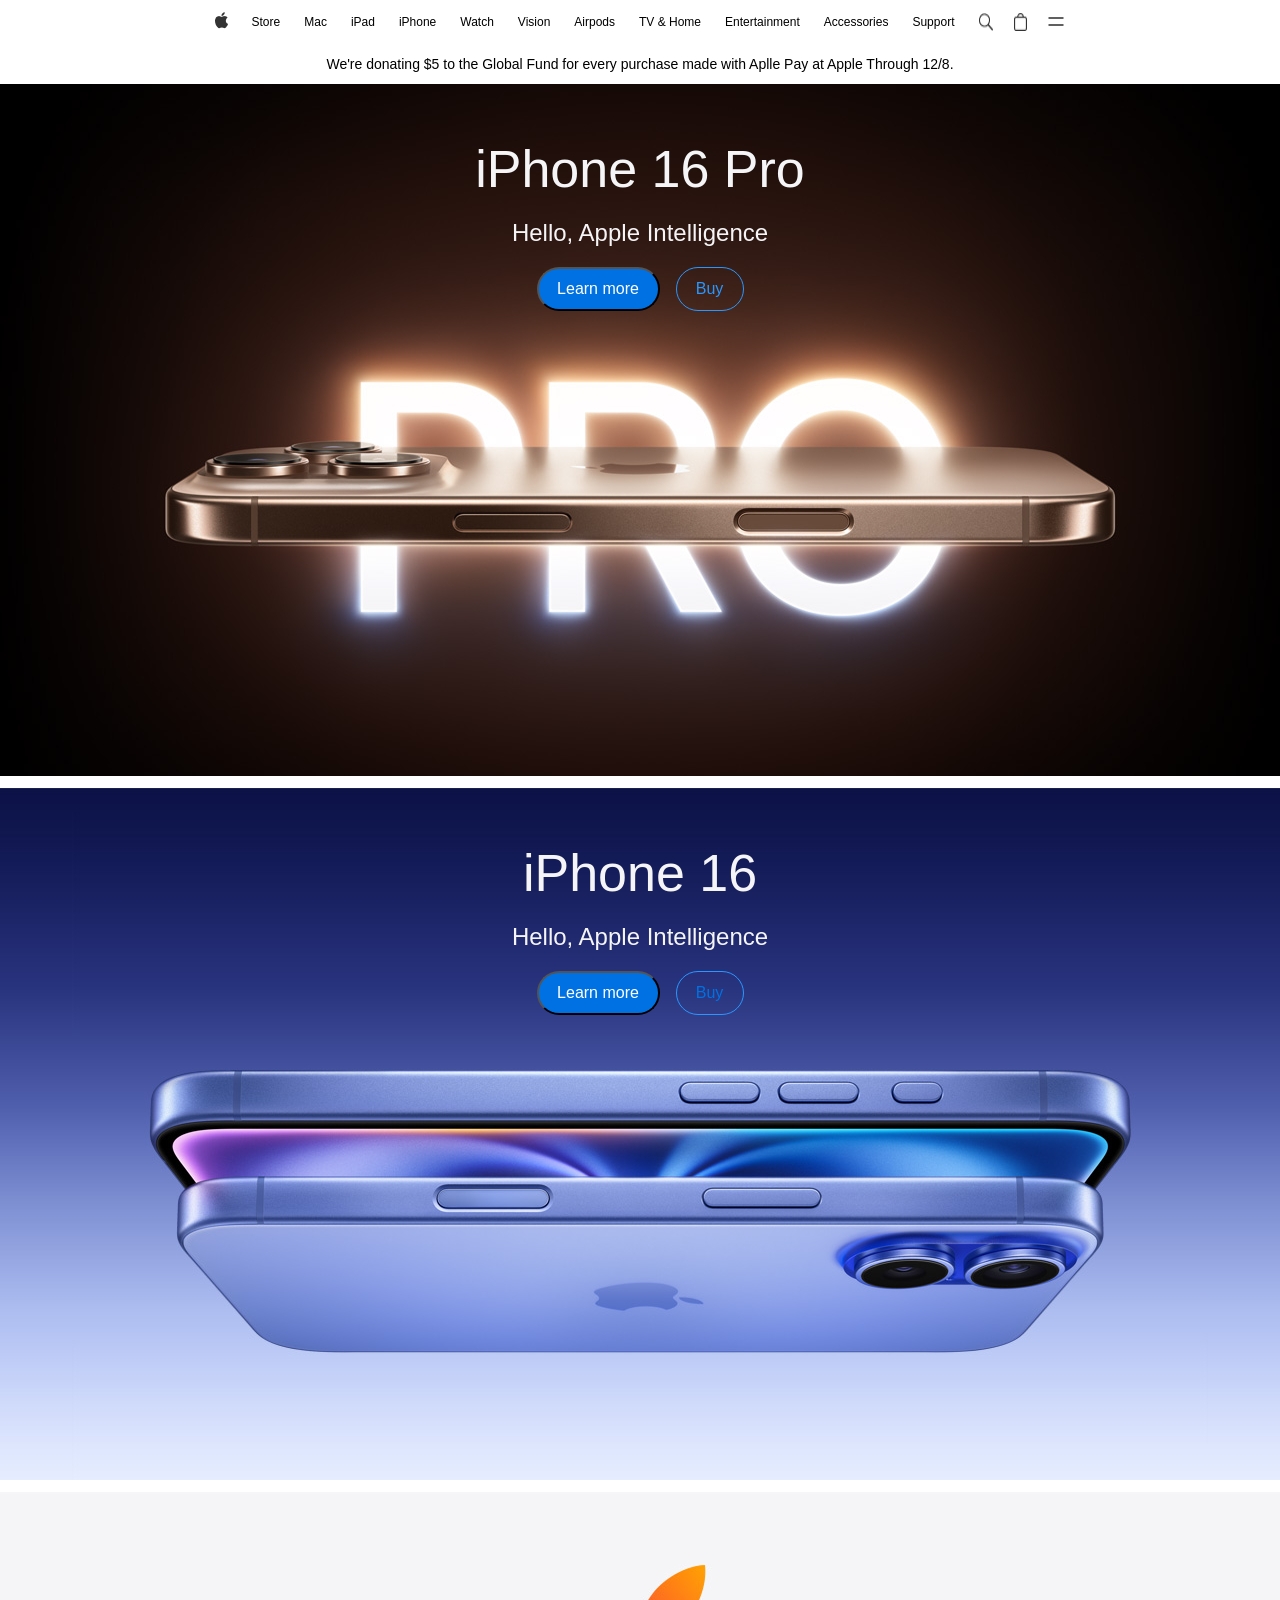
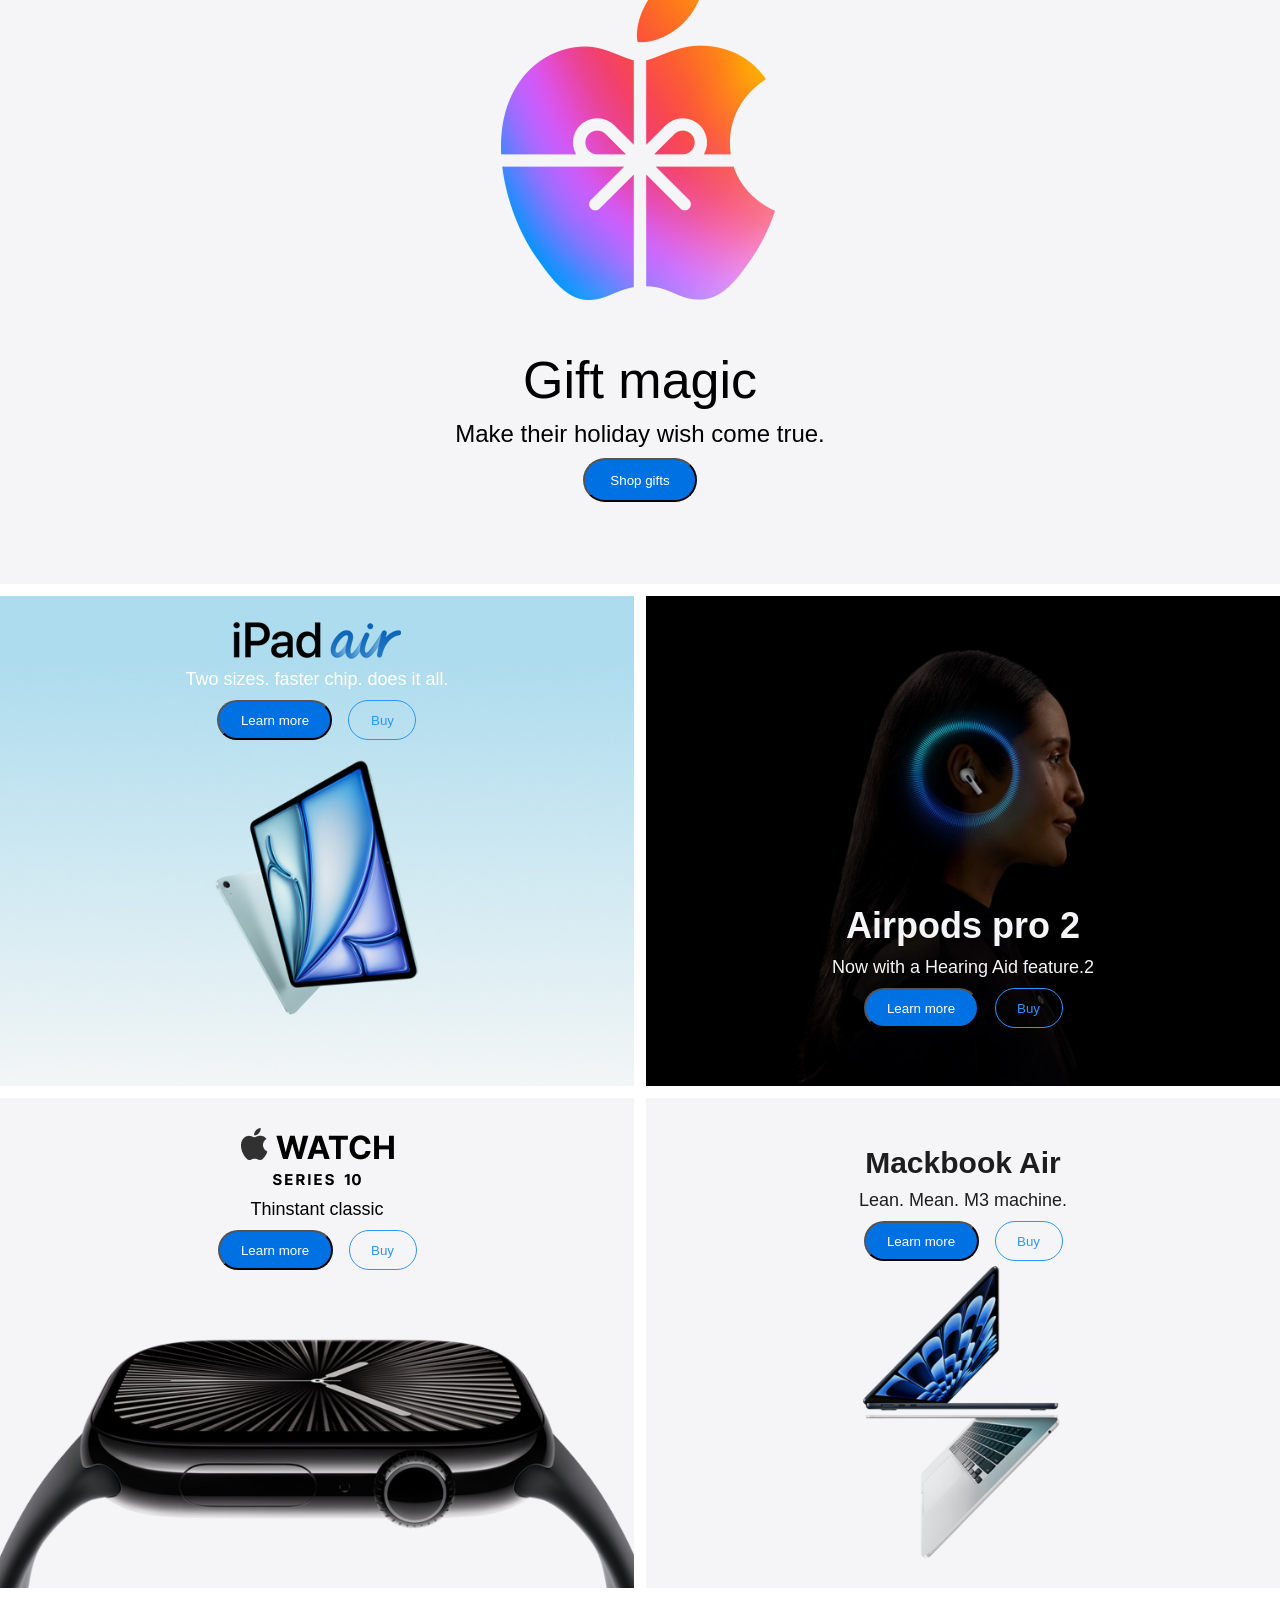
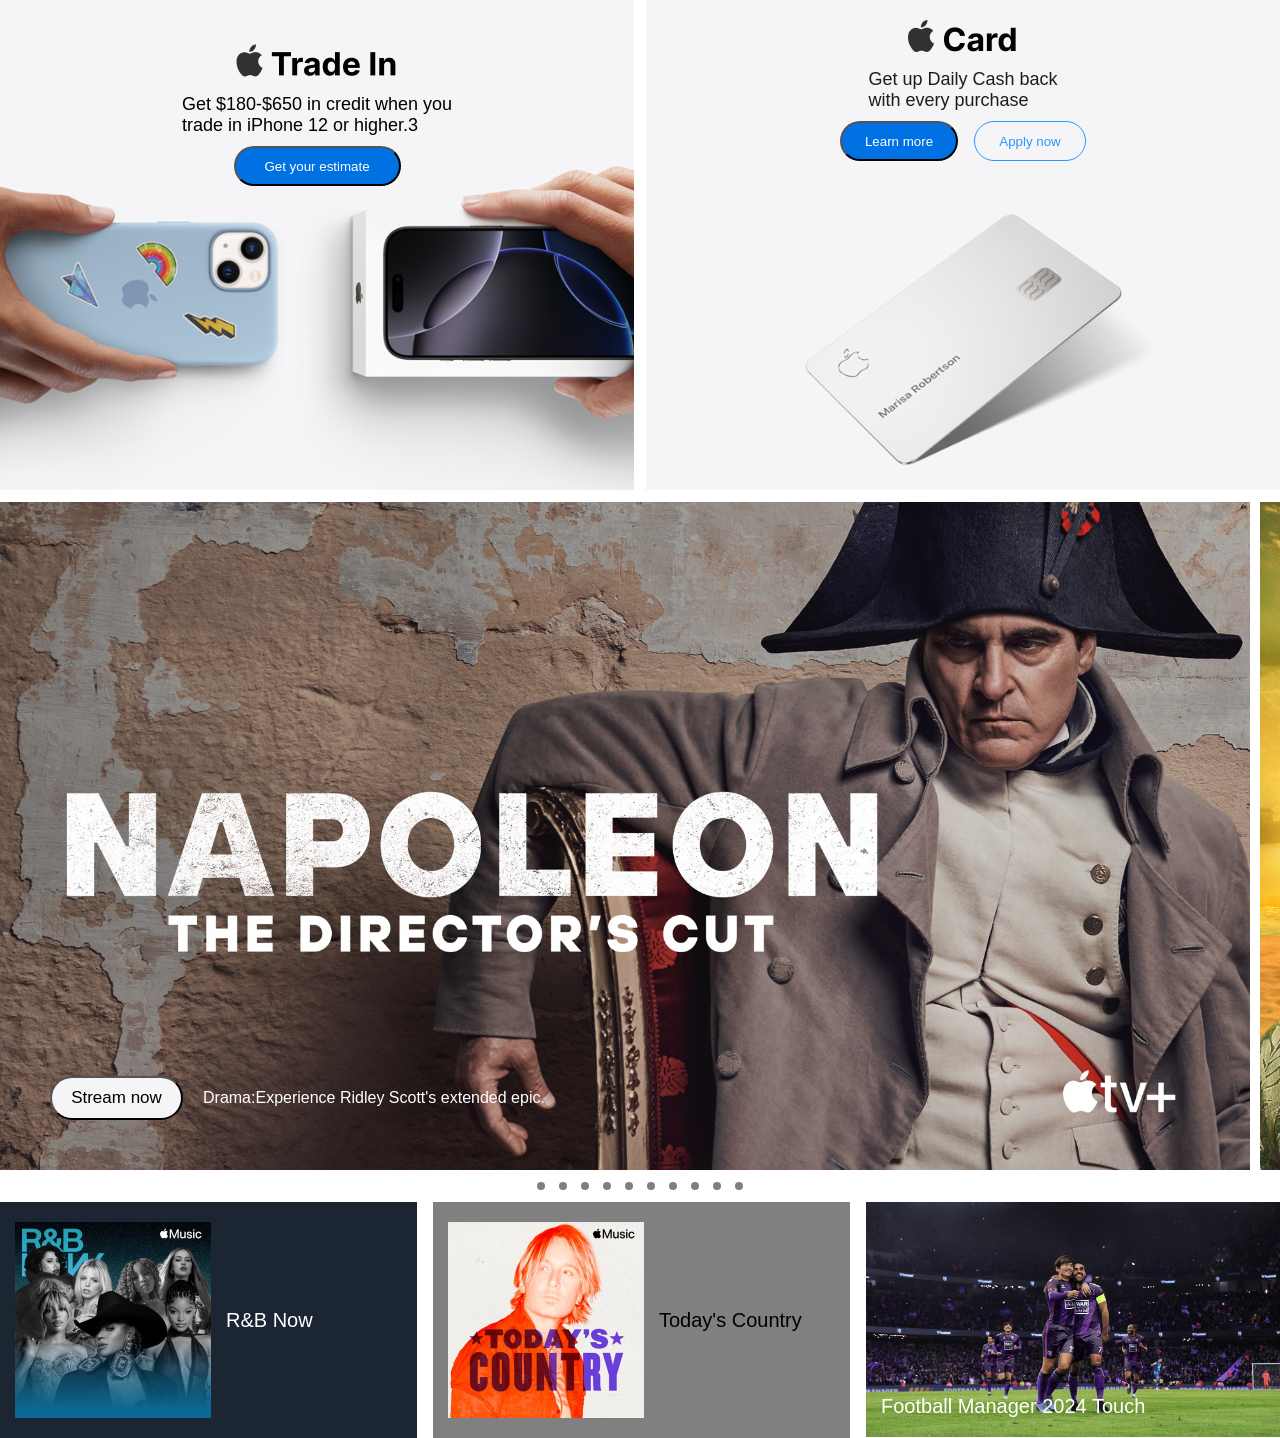
==== index.html @ 439597b7 "test" ====
<!doctype html>
<html lang="en">
  <head>
    <meta charset="UTF-8" />
    <meta name="viewport" content="width=device-width, initial-scale=1.0" />
    <title>Document</title>
    <link rel="stylesheet" href="./style.css" />
  </head>
  <body>
    <div class="container">
      <div class="box">
        <a class="har" href="../store/apple.html">
          <img src="./Vector (4).png" alt="" class="" />
        </a>
        <div class="rap">Store</div>
        <div class="rap">Mac</div>
        <div class="rap">iPad</div>
        <div class="rap">iPhone</div>
        <div class="rap">Watch</div>
        <div class="rap">Vision</div>
        <div class="rap">Airpods</div>
        <div class="rap">TV & Home</div>
        <div class="rap">Entertainment</div>
        <div class="rap">Accessories</div>
        <div class="rap">Support</div>
        <div class="haru">
          <img src="./Vector (5).png" alt="" />
          <img src="./Vector (6).png" alt="" />
          <img src="./SVG.png" alt="" />
        </div>
      </div>
      <div class="box1">
        We're donating $5 to the Global Fund for every purchase made with Aplle
        Pay at Apple Through 12/8.
      </div>
      <div class="box2">
        <div class="parent">
          <div class="pro">iPhone 16 Pro</div>
          <div class="hello">Hello, Apple Intelligence</div>
          <div class="etseg">
            <button class="learn">Learn more</button>
            <button class="buy">Buy</button>
          </div>
        </div>
      </div>
      <div class="box3">
        <div class="parent1">
          <div class="pro1">iPhone 16</div>
          <div class="hello1">Hello, Apple Intelligence</div>
          <div class="etseg1">
            <button class="learn1">Learn more</button>
            <button class="buy1">Buy</button>
          </div>
        </div>
      </div>
      <div class="box4">
        <div class="parent2">
          <div class="suns1">
            <div class="gift">Gift magic</div>
            <div class="make">Make their holiday wish come true.</div>
            <button class="shop">Shop gifts</button>
          </div>

          <div class="suns">
            <img
              src="./102c0d1d57179375bb079d73fb684c8d4aaa1b65.png"
              alt=""
              class="airpodspro"
            />

            <div class="etseg22">Two sizes. faster chip. does it all.</div>

            <div class="hoidaav">
              <button class="button">Learn more</button
              ><button class="button2">Buy</button>
            </div>
          </div>
        </div>
      </div>

      <div class="box5">
        <div class="box5-row">
          <div class="minibox">
            <div class="parent3">
              <div class="duu">
                <h4 class="airpodspro">AirPods 4</h4>
                <div class="etseg22">
                  <div>Iconic. Now supersonic.</div>
                  <div>Available with Active Noise</div>
                  <div>Cancellation.2</div>
                </div>

                <div class="hoidaav">
                  <button class="button">Learn more</button
                  ><button class="button2">Buy</button>
                </div>
              </div>

              <div class="rap">
                <img
                  src="./102c0d1d57179375bb079d73fb684c8d4aaa1b65.png"
                  alt=""
                  class="airpodspro"
                />

                <div class="etseg22">Two sizes. faster chip. does it all.</div>

                <div class="hoidaav">
                  <button class="button">Learn more</button
                  ><button class="button2">Buy</button>
                </div>
              </div>
            </div>
          </div>
          <div class="minibox1">
            <div class="parent4">
              <div class="duu">
                <img src="./Frame 4.png" alt="" class="zurag1" />
                <div class="two2">Thinstant classic</div>
                <div class="hoidaav1">
                  <button class="button1">Learn more</button
                  ><button class="button3">Buy</button>
                </div>
              </div>

              <div class="rap">
                <h4 class="zurag1">Airpods pro 2</h4>
                <div class="two2">Now with a Hearing Aid feature.2</div>
                <div class="hoidaav1">
                  <button class="button1">Learn more</button
                  ><button class="button3">Buy</button>
                </div>
              </div>
            </div>
          </div>
        </div>
        <div class="box5-row">
          <div class="minibox2">
            <div class="parent5">
              <div class="duu">
                <h4 class="mackbook1">Mackbook Air</h4>
                <div class="thinstantclassic">Lean. Mean. M3 machine.</div>
                <div class="hoidaav2">
                  <button class="button0">Learn more</button
                  ><button class="button09">Buy</button>
                </div>
              </div>

              <div class="rap">
                <img src="./Frame 4.png" alt="" class="mackbook1" />
                <div class="thinstantclassic">Thinstant classic</div>
                <div class="hoidaav2">
                  <button class="button0">Learn more</button
                  ><button class="button09">Buy</button>
                </div>
              </div>
            </div>
          </div>
          <div class="minibox3">
            <div class="parent6">
              <div class="duu">
                <div class="zurag2">
                  <h4>Apple for</h4>
                  <h4>Small Business</h4>
                </div>

                <div class="two3">
                  <div>Hardware, software, and</div>
                  <div>expert help - all in one place</div>
                </div>

                <div class="hoidaav3">
                  <button class="button10">Learn more</button>
                </div>
              </div>

              <div class="rap">
                <h4 class="zurag2">Mackbook Air</h4>

                <div class="two3">Lean. Mean. M3 machine.</div>

                <div class="hoidaav3">
                  <button class="button10">Learn more</button>
                  <button class="button50">Buy</button>
                </div>
              </div>
            </div>
          </div>
        </div>
        <div class="box5-row">
          <div class="minibox4">
            <div class="parent7">
              <div class="duu">
                <h4 class="miniiham">Carrier deals at Apple</h4>
                <div class="etseg33">
                  <div>Get up to $1000 in credit on</div>
                  <div>a new iPhone. Trade-in may</div>
                  <div>be required.</div>
                </div>
                <div class="hoidaav4">
                  <button class="button40">Get your estimate</button>
                  <!-- <button class="button6">Buy</button> -->
                </div>
              </div>

              <div class="rap">
                <img src="./Frame 3.png" alt="" class="miniiham" />
                <div class="etseg33">
                  <div>Get $180-$650 in credit when you</div>
                  <div>trade in iPhone 12 or higher.3</div>
                </div>
                <div class="hoidaav4">
                  <button class="button40">Get your estimate</button>
                  <!-- <button class="button6">Buy</button> -->
                </div>
              </div>
            </div>
          </div>
          <div class="minibox5">
            <div class="parent8">
              <div class="duu">
                <img src="./Frame 4 (1).png" class="zurag3" />
                <div class="twor">
                  <div>Get $180-$650 in credit when</div>
                  <div>you trade in iPhone 12 or higher.4</div>
                </div>
                <div class="caer">with every purchase</div>
                <div class="hoidaav5">
                  <button class="button08">Learn more</button
                  ><button class="button7">Apply now</button>
                </div>
              </div>

              <div class="rap">
                <img src="./Frame 4 (1).png" class="zurag3" />
                <div class="twor">
                  <div>Get up Daily Cash back</div>
                  <div>with every purchase</div>
                </div>

                <div class="hoidaav5">
                  <button class="button08">Learn more</button
                  ><button class="button7">Apply now</button>
                </div>
              </div>
            </div>
          </div>
        </div>
      </div>

      <div class="box6">
        <div class="gclass1" id="gal-1">
          <!-- <div class="yoton"> -->
          <div class="suns22">
            <button class="yoton3">Stream now</button>
          </div>

          <div class="suns22">
            <div class="medq">
              Drama:Experience Ridley Scott's extended epic.
            </div>
            <!-- </div> -->
          </div>
        </div>

        <div class="gclass2" id="gal-2">
          <div class="suns22">
            <div class="yoton2">
              <button class="yoton4">Stream now</button>
              <div class="suns22"></div>
              <div class="medq1">Comedy: The shady side of paradise</div>
            </div>
          </div>
        </div>

        <div class="gclass3" id="gal-3">
          <div class="suns22">
            <!-- <div class="yoton"> -->
            <button class="yoton3">Stream now</button>
          </div>
          <div class="suns22">
            <div class="medq">Action: Worst. Heist. Ever.</div>
            <!-- </div> -->
          </div>
        </div>

        <div class="gclass4" id="gal-4">
          <div class="suns22">
            <!-- <div class="yoton"> -->
            <button class="yoton3">Stream now</button>
          </div>

          <div class="suns22">
            <div class="medq">Documentary:All that glitters isn't gold.</div>
            <!-- </div> -->
          </div>
        </div>

        <div class="gclass5" id="gal-5">
          <div class="suns22">
            <!-- <div class="yoton"> -->
            <button class="yoton3">Stream now</button>
          </div>
          <div class="suns22">
            <div class="medq">
              Watch Messi, every club, and every match--live.
            </div>

            <!-- </div> -->
          </div>
        </div>

        <div class="gclass6" id="gal-6">
          <div class="suns22">
            <!-- <div class="yoton"> -->
            <button class="yoton3">Stream now</button>
          </div>

          <div class="suns22">
            <div class="medq">Crime: Presume nothing.</div>
          </div>
        </div>

        <!-- </div> -->

        <div class="gclass7" id="gal-7">
          <div class="suns22">
            <!-- <div class="yoton"> -->
            <button class="yoton3">Stream now</button>
          </div>
          <div class="suns22">
            <div class="medq">Drama: New season.</div>
            <!-- </div> -->
          </div>
        </div>

        <div class="gclass8" id="gal-8">
          <div class="suns22">
            <div class="yoton2">
              <button class="yoton4">See the schedule</button>
              <div class="suns22"></div>
              <div class="medq1">LIve MLB games, every Friday</div>
            </div>
          </div>
        </div>

        <div class="gclass9" id="gal-9">
          <div class="suns22">
            <!-- <div class="yoton"> -->

            <button class="yoton3">Stream now</button>
          </div>
          <div class="suns22">
            <div class="medq">
              Thriller: Natalie Portman and moses Ingram star in a visionary
              noir thriller.
            </div>
          </div>
        </div>

        <div class="gclass10" id="gal-10">
          <div class="suns22">
            <!-- <div class="yoton"> -->

            <button class="yoton3">Stream now</button>
          </div>

          <div class="suns22">
            <div class="medq">
              Drama: 16 Emmy Nominations Including Best Drama
            </div>

            <!-- </div> -->
          </div>
        </div>
      </div>
      <div class="pinguudiinaav">
        <a href="#gal-1" class="pin"></a>
        <a href="#gal-2" class="pin"></a>
        <a href="#gal-3" class="pin"></a>
        <a href="#gal-4" class="pin"></a>
        <a href="#gal-5" class="pin"></a>
        <a href="#gal-6" class="pin"></a>
        <a href="#gal-7" class="pin"></a>
        <a href="#gal-8" class="pin"></a>
        <a href="#gal-9" class="pin"></a>
        <a href="#gal-10" class="pin"></a>
      </div>

      <div class="box7">
        <div>
          <div class="aav">
            <div class="guidegzurag1"></div>
            <div class="duu1">R&B Now</div>
          </div>
          <div class="rap1">
            <div>R&B Now</div>
          </div>
        </div>

        <div>
          <div class="aav1">
            <div class="guidegzurag2"></div>
            <div class="duu1">Today's Country</div>
          </div>
          <div class="rap1">
            <div>Today's Country</div>
          </div>
        </div>

        <div>
          <div class="guidegzurag3">
            <div class="duu1">
              <div class="football">Football Manager 2024 Touch</div>
            </div>
          </div>
          <div class="rap1">
            <div>Football Manager 2024 Touch</div>
          </div>
        </div>

        <div>
          <div class="guidegzurag4">
            <div class="duu1">
              <div class="weeks">6 Weeks to restart Your Fitness</div>
            </div>
          </div>
          <div class="rap1">
            <div>6 Weeks to restart Your Fitness</div>
          </div>
        </div>

        <div>
          <div class="guidegzurag5">
            <div class="duu1">
              <div class="nba">NBA 2k25 Arcade edition</div>
            </div>
          </div>
          <div class="rap1">
            <div>NBA 2k25 Arcade edition</div>
          </div>
        </div>

        <div>
          <div class="guidegzurag6">
            <div class="duu1">
              <div class="esee">Strength with Kyle</div>
            </div>
          </div>
          <div class="rap1">
            <div>Strength with Kyle</div>
          </div>
        </div>

        <div>
          <div class="guidegzurag7">
            <div class="duu1">
              <div class="run">Run your first 5K</div>
            </div>
          </div>

          <div class="rap1">
            <div>Run your first 5K</div>
          </div>
        </div>

        <div>
          <div class="aav2">
            <div class="guidegzurag8"></div>
            <div class="duu1">Strength with Kyle</div>
          </div>
          <div class="rap1">
            <div>Strength with Kyle</div>
          </div>
        </div>

        <div>
          <div class="guidegzurag9">
            <div class="duu1">
              <div class="kitty">Hello Kitty Island Adventure</div>
            </div>
          </div>
          <div class="rap1">Hello Kitty Island Adventure</div>
        </div>

        <div>
          <div class="aav3">
            <div class="guidegzurag10"></div>
            <div class="duu1">Strength with Kyle</div>
          </div>

          <div class="rap1">
            <div>Strength with Kyle</div>
          </div>
        </div>
      </div>
    </div>
  </body>
</html>
---- style.css ----
* {
  margin: 0;
}
.container {
  /* width: 1920px; */
  margin: 0 auto;
  display: flex;
  flex-direction: column;
  gap: 12px;
}

.box {
  /* width: 1920px; */
  height: 44px;
  gap: 24px;
  background-color: #f5f5f7cc 80%;
  display: flex;
  justify-content: center;
  font-size: 12px;
  align-items: center;
  font-family: "Inter", sans-serif;
}
.box1 {
  /* width: 1920px; */

  gap: 4px;
  font-family: "Inter", sans-serif;
  display: flex;
  justify-content: center;
  font-size: 14px;
  align-items: center;
}
.box2 {
  background-image: url(./Figure.png);
  /* width: 1920px; */
  height: 692px;
  color: #f5f5f7;
  display: flex;
  justify-content: center;
  background-position: center;
  background-size: cover;
}
.parent {
  width: 405px;
  height: 172px;
  gap: 20px;
  font-family: "Inter", sans-serif;
  display: flex;
  gap: 20px;
  flex-direction: column;
  align-items: center;
  margin-top: 55px;
}
.pro {
  font-size: 52px;
}
.hello {
  font-size: 24px;
}
.etseg {
  display: flex;
  gap: 16px;
}
.learn {
  width: 123px;
  height: 44px;
  border-radius: 999px;
  gap: 10px;
  background-color: #0071e3;
  color: #ffffff;
  font-size: 16px;
}
.buy {
  width: 68px;
  height: 44px;
  border-radius: 999px;
  border: 1px solid #2997ff;
  gap: 10px;
  font-size: 16px;
  color: #2997ff;
  background: transparent;
}
.box3 {
  background-image: url("./Figure\ \(2\).png");
  /* width: 1920px; */
  height: 692px;
  color: #f5f5f7;
  background-position: center;
  background-size: cover;
  display: flex;
  justify-content: center;
}
.parent1 {
  width: 405px;
  height: 172px;
  gap: 20px;
  font-family: "Inter", sans-serif;
  display: flex;
  gap: 20px;
  flex-direction: column;
  align-items: center;
  margin-top: 55px;
}
.pro1 {
  font-size: 52px;
}
.hello1 {
  font-size: 24px;
}
.etseg1 {
  display: flex;
  gap: 16px;
}
.learn1 {
  width: 123px;
  height: 44px;
  border-radius: 999px;
  gap: 10px;
  background-color: #0071e3;
  font-size: 16px;
  color: #ffffff;
}
.buy1 {
  width: 68px;

  height: 44px;
  border-radius: 999px;
  border: 1px solid #2997ff;
  gap: 10px;
  font-size: 16px;
  color: #0071e3;
  background: transparent;
}
.box4 {
  background-image: url("./Figure\ \(3\).png");
  /* width: 1920px; */
  height: 692px;
  display: flex;
  justify-content: center;
  background-position: center;
  background-size: cover;
  align-items: end;
}
.parent2 {
  display: flex;
  flex-direction: column;
  gap: 20px;
  align-items: center;
  font-family: "Inter", sans-serif;
  margin-bottom: 82px;
}
.gift {
  color: #000000;
  font-size: 52px;
}
.make {
  font-size: 24px;
  color: #000000;
}
.shop {
  width: 114px;
  height: 44px;
  gap: 16px;
  border-radius: 999px;
  gap: 10px;
  background-color: #0071e3;
  color: #ffffff;
}
.box5 {
  display: flex;
  flex-direction: column;
  gap: 12px;
}
.box5-row {
  display: flex;
  gap: 12px;
}
.duu {
  display: none;
}
.rap {
  display: block;
  display: flex;
  flex-direction: column;
  gap: 10px;
  align-items: center;
}
.minibox {
  flex: 1;
  height: 490px;
  background-image: url("./Figure\ \(4\).png");
  display: flex;
  align-items: center;
  flex-direction: column;
  justify-content: start;
  background-repeat: no-repeat;
  gap: 30px;
  background-size: cover;
  background-position: center;
}
.minibox1 {
  flex: 1;
  height: 490px;
  background-image: url("./Figure\ \(5\).png");
  display: flex;
  justify-content: center;
  align-items: end;
  background-repeat: no-repeat;

  background-size: cover;
  background-position: center;
}

.minibox2 {
  flex: 1;
  height: 490px;
  background-image: url("./Figure\ \(6\).png");
  display: flex;
  justify-content: center;
  background-repeat: no-repeat;
  background-size: cover;
  background-position: center;
}
.minibox3 {
  flex: 1;
  height: 490px;
  background-image: url("./Figure\ \(7\).png");
  display: flex;
  justify-content: center;
  background-repeat: no-repeat;

  background-size: cover;
  background-position: center;
}
.minibox4 {
  flex: 1;
  height: 490px;
  background-image: url("./Figure\ \(8\).png");
  display: flex;
  justify-content: center;
  background-repeat: no-repeat;
  align-items: end;
  background-size: cover;
  background-position: center;
}
.minibox5 {
  flex: 1;
  height: 490px;
  background-image: url("./Figure\ \(9\).png");
  display: flex;
  justify-content: center;
  background-repeat: no-repeat;
  align-items: start;
  background-size: cover;
  background-position: center;
}

.zurag {
  width: 430px;
  height: 33px;
}
.two {
  font-size: 18px;
  color: #1d1d1f;
  font-family: "Inter", sans-serif;
}
.button {
  width: 115px;
  height: 40px;
  border-radius: 999px;
  gap: 10px;
  background-color: #0071e3;
  font-family: "Inter", sans-serif;
  color: #ffffff;
}
.button2 {
  width: 68px;
  height: 40px;
  border-radius: 999px;
  gap: 10px;
  color: #2997ff;
  border: 1px solid #2997ff;
  font-family: "Inter", sans-serif;
  background: transparent;
}
.hoidaav {
  width: 199px;
  height: 40px;
  gap: 16px;
  display: flex;
}
.parent3 {
  width: 322px;
  gap: 15px;
  display: flex;
  flex-direction: column;

  justify-content: center;
  align-items: center;
  color: aqua;
  margin-top: 24px;
}
.airpodspro {
  font-family: "Inter", sans-serif;
  font-size: 30px;
  color: #f5f5f7;
  display: flex;
}

.etseg22 {
  font-size: 18px;
  color: #ffffff;
  font-family: "Inter", sans-serif;
  align-items: center;
}
.button1 {
  width: 115px;
  height: 40px;
  border-radius: 999px;
  gap: 10px;
  background-color: #0071e3;
  font-family: "Inter", sans-serif;
  color: #ffffff;
}
.button3 {
  width: 68px;
  height: 40px;
  border-radius: 999px;
  gap: 10px;
  color: #2997ff;
  border: 1px solid #2997ff;
  background: transparent;
  font-family: "Inter", sans-serif;
}
.hoidaav1 {
  width: 199px;
  height: 40px;
  gap: 16px;
  display: flex;
}
.parent4 {
  width: 322px;

  display: flex;
  flex-direction: column;
  gap: 10px;
  justify-content: center;
  align-items: center;
  margin-bottom: 58px;

  font-family: "Inter", sans-serif;
}
.zurag1 {
  font-size: 36px;
  color: #f5f5f7;
  font-family: "Inter", sans-serif;
}
.thinstantclassic {
  font-size: 18px;
  color: #000000;
  font-family: "Inter", sans-serif;
}
.button0 {
  width: 115px;
  height: 40px;
  border-radius: 999px;
  gap: 10px;
  background-color: #0071e3;
  font-family: "Inter", sans-serif;
  color: #ffffff;
}
.button09 {
  border-radius: 999px;
  width: 68px;
  height: 40px;
  gap: 10px;
  color: #2997ff;
  border: 1px solid #2997ff;
  font-family: "Inter", sans-serif;
  background: transparent;
}
.hoidaav2 {
  display: flex;
  gap: 16px;
}
.parent5 {
  width: 322px;
  height: 146px;
  display: flex;
  flex-direction: column;
  gap: 16px;
  align-items: center;
  margin-top: 30px;
}

.mackbook1 {
  font-family: "Inter", sans-serif;
  font-size: 30px;
  color: #000000;
}
.two2 {
  font-size: 18px;
  color: #f5f5f7;
  font-family: "Inter", sans-serif;
}
.button10 {
  width: 115px;
  height: 40px;
  border-radius: 999px;
  gap: 10px;
  background-color: #0071e3;
  font-family: "Inter", sans-serif;
  color: #ffffff;
}
.button50 {
  width: 68px;
  height: 40px;
  border-radius: 999px;
  gap: 10px;
  color: #2997ff;
  border: 1px solid #2997ff;
  font-family: "Inter", sans-serif;
  background: transparent;
}
.hoidaav3 {
  gap: 16px;
  display: flex;
}
.parent6 {
  width: 322px;
  height: 100px;
  display: flex;
  flex-direction: column;
  gap: 10px;
  align-items: center;
  margin-top: 48px;
}

.zurag2 {
  font-size: 30px;
  color: #1d1d1f;
  font-family: "Inter", sans-serif;
}
.two3 {
  font-size: 18px;
  color: #1d1d1f;
  font-family: "Inter", sans-serif;
}
.withevery {
  font-size: 18px;
  color: #1d1d1f;
  font-family: "Inter", sans-serif;
}
.button40 {
  width: 167px;
  height: 40px;
  border-radius: 999px;
  gap: 10px;
  background-color: #0071e3;
  font-family: "Inter", sans-serif;
  color: #ffffff;
}
.haru {
  display: flex;
  gap: 20px;
}

.hoidaav4 {
  gap: 16px;
  display: flex;
  font-family: "Inter", sans-serif;
}
.parent7 {
  width: 322px;
  height: 146px;
  display: flex;
  flex-direction: column;
  gap: 10px;
  font-family: "Inter", sans-serif;
  align-items: center;
  margin-bottom: 300px;
}
.miniiham {
  font-size: 30px;
}
.etseg33 {
  font-size: 18px;
}
.zurag3 {
  width: 322px;
  height: 39px;
  gap: 8px;
}
.twor {
  font-size: 18px;
  color: #1d1d1f;
  font-family: "Inter", sans-serif;
}
.caer {
  font-size: 18px;

  font-family: "Inter", sans-serif;
  color: #000000;
}
.button08 {
  width: 118px;
  height: 40px;
  border-radius: 999px;
  gap: 10px;
  background-color: #0071e3;
  font-family: "Inter", sans-serif;
  color: #ffffff;
}
.button7 {
  width: 112px;
  height: 40px;
  border-radius: 999px;
  gap: 10px;
  color: #2997ff;
  border: 1px solid #2997ff;
  font-family: "Inter", sans-serif;
  background: transparent;
}
.hoidaav5 {
  gap: 16px;
  display: flex;
  font-family: "Inter", sans-serif;
}
.parent8 {
  width: 322px;
  height: 149px;
  display: flex;
  flex-direction: column;
  gap: 16px;
  align-items: center;
  margin-top: 20px;
  font-family: "Inter", sans-serif;
}

.box6 {
  height: 668px;
  gap: 16px;

  display: flex;
  overflow-x: scroll;
  gap: 10px;

  scroll-snap-type: x mandatory;
  align-items: center;
  scroll-behavior: smooth;
}
.gclass1 {
  background-image: url(./napoleon.jpg);
  width: 1250px;
  height: 100%;
  object-fit: contain;

  height: inherit;
  flex-shrink: 0;
  background-position: center;
  background-size: cover;
  display: flex;
  align-items: end;
}
.gclass2 {
  background-image: url(./bad-monkey.jpg);
  width: 1250px;
  height: 100%;
  object-fit: contain;

  height: inherit;
  flex-shrink: 0;
  background-position: center;
  background-size: cover;
  display: flex;
  align-items: end;
}
.gclass3 {
  background-image: url(./instigators.jpg);
  width: 1250px;
  height: 100%;
  object-fit: contain;

  height: inherit;
  flex-shrink: 0;
  background-position: center;
  background-size: cover;
  display: flex;
  align-items: end;
}
.gclass4 {
  background-image: url(./k-pop-idols.jpg);
  width: 1250px;
  height: 100%;
  object-fit: contain;

  height: inherit;
  flex-shrink: 0;
  background-position: center;
  background-size: cover;
  display: flex;
  align-items: end;
}
.gclass5 {
  background-image: url(./season-pass.jpg);
  width: 1250px;
  height: 100%;
  object-fit: contain;

  height: inherit;
  flex-shrink: 0;
  background-position: center;
  background-size: cover;
  display: flex;
  align-items: end;
}
.gclass6 {
  background-image: url(./pressumed-innocent.jpg);
  width: 1250px;
  height: 100%;
  object-fit: contain;

  height: inherit;
  flex-shrink: 0;
  background-position: center;
  background-size: cover;
  display: flex;
  align-items: end;
}
.gclass7 {
  background-image: url(./pachinko.jpg);
  width: 1250px;
  height: 100%;
  object-fit: contain;

  height: inherit;
  flex-shrink: 0;
  background-position: center;
  background-size: cover;
  display: flex;
  align-items: end;
}
.gclass8 {
  background-image: url(./baseball.jpg);
  background-position: 0;
  width: 1250px;
  height: 100%;
  object-fit: contain;

  height: inherit;
  flex-shrink: 0;
  background-position: center;
  background-size: cover;
  display: flex;
  align-items: end;
}
.gclass9 {
  background-image: url(./lady-in-the-lake.jpg);
  width: 1250px;
  height: 100%;
  object-fit: contain;

  height: inherit;
  flex-shrink: 0;
  background-position: center;
  background-size: cover;
  display: flex;
  align-items: end;
}
.gclass10 {
  background-image: url(./morning-show.jpg);
  width: 1250px;
  height: 100%;
  object-fit: contain;

  height: inherit;
  flex-shrink: 0;
  background-position: center;
  background-size: cover;
  display: flex;
  align-items: end;
}
/* .box6-image {
  width: 100%;
  object-fit: contain;
  
  height: inherit;
} */
.pin {
  width: 8px;
  height: 8px;
  border-radius: 4px;
  background-color: gray;
  display: flex;
  align-items: center;
  justify-content: center;
}
.pinguudiinaav {
  display: flex;
  align-items: center;
  justify-content: center;
  gap: 14px;
}
.box7 {
  /* width: 1920px; */
  height: 236px;
  display: flex;
  overflow-x: auto;
  gap: 16px;
  object-fit: cover;
  scroll-snap-type: x mandatory;
  align-items: center;
  scroll-behavior: smooth;
}
.aav {
  width: 417px;
  height: 236px;
  background-color: #1b2632;
  display: flex;
  align-items: center;
  flex-shrink: 0;
  color: white;
  font-size: 20px;
  gap: 15px;
  font-family: "Inter", sans-serif;
}
.guidegzurag1 {
  width: 196px;
  height: 196px;
  background-image: url(./1.jpg);
  background-repeat: no-repeat;
  flex-shrink: 0;
  background-size: contain;
  margin-left: 15px;
}
.aav1 {
  width: 417px;
  height: 236px;
  background-color: gray;
  display: flex;
  align-items: center;
  flex-shrink: 0;
  font-size: 20px;
  gap: 15px;
  font-family: "Inter", sans-serif;
}
.guidegzurag2 {
  background-image: url(./2.jpg);
  width: 196px;
  height: 196px;
  background-repeat: no-repeat;
  flex-shrink: 0;
  background-size: contain;
  font-size: 20px;
  font-family: "Inter", sans-serif;
  gap: 15px;
  margin-left: 15px;
}
.guidegzurag3 {
  background-image: url(./3.jpg);
  width: 417px;
  height: 236px;
  background-repeat: no-repeat;
  flex-shrink: 0;
  background-size: contain;
  font-size: 20px;
  gap: 15px;
  font-family: "Inter", sans-serif;
  color: white;
  display: flex;
  align-items: end;
}
.football {
  margin-bottom: 20px;
  margin-left: 15px;
}
.guidegzurag4 {
  background-image: url(./4.jpg);
  width: 417px;
  height: 236px;

  background-repeat: no-repeat;
  flex-shrink: 0;
  background-size: contain;
  font-size: 20px;
  gap: 15px;
  font-family: "Inter", sans-serif;
  color: white;
  display: flex;
  align-items: end;
}
.weeks {
  margin-bottom: 20px;
  margin-left: 15px;
}
.nba {
  margin-bottom: 20px;
  margin-left: 15px;
}
.esee {
  margin-bottom: 20px;
  margin-left: 15px;
}
.run {
  margin-bottom: 20px;
  margin-left: 15px;
}
.kitty {
  margin-bottom: 20px;
  margin-left: 15px;
}
.guidegzurag5 {
  background-image: url(./5.jpg);
  width: 417px;
  height: 236px;
  background-repeat: no-repeat;
  flex-shrink: 0;
  background-size: contain;
  font-size: 20px;
  gap: 15px;
  font-family: "Inter", sans-serif;
  color: white;
  display: flex;
  align-items: end;
}
.guidegzurag6 {
  background-image: url(./6.jpg);
  width: 417px;
  height: 236px;
  background-repeat: no-repeat;
  flex-shrink: 0;
  background-size: contain;
  font-size: 20px;
  gap: 15px;
  font-family: "Inter", sans-serif;
  color: white;
  display: flex;
  align-items: end;
}
.guidegzurag7 {
  background-image: url(./7.jpg);
  width: 417px;
  height: 236px;
  background-repeat: no-repeat;
  flex-shrink: 0;
  background-size: contain;
  font-size: 20px;
  gap: 15px;
  font-family: "Inter", sans-serif;
  color: white;
  display: flex;
  align-items: end;
}
.aav2 {
  width: 417px;
  height: 236px;
  background-color: brown;
  display: flex;
  align-items: center;
  flex-shrink: 0;
  font-size: 20px;
  gap: 15px;
  font-family: "Inter", sans-serif;
}
.guidegzurag8 {
  background-image: url(./8.jpg);
  width: 196px;
  height: 196px;
  background-repeat: no-repeat;
  flex-shrink: 0;
  background-size: contain;
  margin-left: 15px;
}
.guidegzurag9 {
  background-image: url(./9.jpg);
  width: 417px;
  height: 236px;
  background-repeat: no-repeat;
  flex-shrink: 0;
  background-size: contain;
  font-size: 20px;
  gap: 15px;
  font-family: "Inter", sans-serif;
  color: white;
  display: flex;
  align-items: end;
}
.aav3 {
  width: 417px;
  height: 236px;
  background-color: rgb(34, 34, 34);
  display: flex;
  align-items: center;
  flex-shrink: 0;
  font-size: 20px;
  gap: 15px;
  font-family: "Inter", sans-serif;
}
.guidegzurag10 {
  background-image: url(./10.jpg);
  width: 196px;
  height: 196px;
  background-repeat: no-repeat;
  flex-shrink: 0;
  background-size: contain;
  margin-left: 15px;
}
/* .yoton {
  display: flex;

  font-size: 17px;
  gap: 20px;
} */
.yoton3 {
  background-color: #f5f5f7;
  width: 133px;
  height: 44px;
  border-radius: 999px;

  display: flex;
  font-family: "Inter", sans-serif;
  align-items: center;
  justify-content: center;
  font-size: 17px;

  margin-left: 50px;
  margin-bottom: 50px;
}
.medq {
  color: #ffffff;
  margin-left: 20px;
  margin-bottom: 63px;
  font-family: "Inter", sans-serif;
}
.yoton2 {
  display: flex;
  margin-left: 50px;
  font-size: 17px;
  gap: 10px;
  margin-bottom: 50px;
  font-family: "Inter", sans-serif;
}
.medq1 {
  color: #ffffff;
}
.rap1 {
  display: none;
}
.duu1 {
  display: block;
}
.suns {
  display: none;
}
.suns1 {
  display: block;
  display: flex;
  flex-direction: column;
  gap: 10px;
  align-items: center;
}
.suns22 {
  display: block;
}
@media only screen and (min-width: 767px) and (max-width: 1023px) {
  .suns {
    display: none;
  }
  .suns1 {
    display: block;
    display: flex;
    flex-direction: column;
    gap: 10px;
    align-items: center;
  }
  .suns22 {
    display: block;
  }
  .box6 {
    height: 368px;
    gap: 16px;
    display: flex;
    overflow-x: scroll;
    gap: 10px;

    scroll-snap-type: x mandatory;
    align-items: center;
    scroll-behavior: smooth;
  }
  .gclass1 {
    background-image: url(./napoleon.jpg);
    width: 689px;
    height: 100%;
    object-fit: contain;

    height: inherit;
    flex-shrink: 0;
    background-position: center;
    background-size: cover;
    display: flex;
    align-items: end;
  }
  .gclass2 {
    background-image: url(./bad-monkey.jpg);
    width: 689px;

    height: 100%;
    object-fit: contain;

    height: inherit;
    flex-shrink: 0;
    background-position: center;
    background-size: cover;
    display: flex;
    align-items: end;
  }
  .gclass3 {
    background-image: url(./instigators.jpg);
    width: 689px;
    height: 100%;
    object-fit: contain;

    height: inherit;
    flex-shrink: 0;
    background-position: center;
    background-size: cover;
    display: flex;
    align-items: end;
  }
  .gclass4 {
    background-image: url(./k-pop-idols.jpg);
    width: 689px;
    height: 100%;
    object-fit: contain;

    height: inherit;
    flex-shrink: 0;
    background-position: center;
    background-size: cover;
    display: flex;
    align-items: end;
  }
  .gclass5 {
    background-image: url(./season-pass.jpg);
    width: 689px;
    height: 100%;
    object-fit: contain;

    height: inherit;
    flex-shrink: 0;
    background-position: center;
    background-size: cover;
    display: flex;
    align-items: end;
  }
  .gclass6 {
    background-image: url(./pressumed-innocent.jpg);
    width: 689px;
    height: 100%;
    object-fit: contain;

    height: inherit;
    flex-shrink: 0;
    background-position: center;
    background-size: cover;
    display: flex;
    align-items: end;
  }
  .gclass7 {
    background-image: url(./pachinko.jpg);
    width: 689px;
    height: 100%;
    object-fit: contain;

    height: inherit;
    flex-shrink: 0;
    background-position: center;
    background-size: cover;
    display: flex;
    align-items: end;
  }
  .gclass8 {
    background-image: url(./baseball.jpg);
    background-position: 0;
    width: 689px;
    height: 100%;
    object-fit: contain;

    height: inherit;
    flex-shrink: 0;
    background-position: center;
    background-size: cover;
    display: flex;
    align-items: end;
  }
  .gclass9 {
    background-image: url(./lady-in-the-lake.jpg);
    width: 689px;
    height: 368px;
    object-fit: contain;

    height: inherit;
    flex-shrink: 0;
    background-position: center;
    background-size: cover;
    display: flex;
    align-items: end;
  }
  .gclass10 {
    background-image: url(./morning-show.jpg);
    width: 689px;
    height: 368px;
    object-fit: contain;

    height: inherit;
    flex-shrink: 0;
    background-position: center;
    background-size: cover;
    display: flex;
    align-items: end;
  }
  .yoton3 {
    background-color: #f5f5f7;
    width: 133px;
    height: 44px;
    border-radius: 999px;

    display: flex;
    font-family: "Inter", sans-serif;
    align-items: center;
    justify-content: center;
    font-size: 17px;

    margin-left: 30px;
    margin-bottom: 30px;
  }
  .medq {
    color: #ffffff;
    margin-left: 15px;
    margin-bottom: 41px;
    font-family: "Inter", sans-serif;
  }
  .yoton2 {
    display: flex;
    margin-left: 50px;
    font-size: 17px;
    gap: 10px;
    margin-bottom: 35px;
    font-family: "Inter", sans-serif;
  }
  .medq1 {
    color: #ffffff;
  }

  .box7 {
    /* width: 1920px; */
    height: 200px;
    display: flex;
    overflow-x: auto;
    gap: 16px;
    object-fit: cover;
    scroll-snap-type: x mandatory;
    align-items: center;
    scroll-behavior: smooth;
    font-family: "Bebas Neue", sans-serif;
  }
  .aav {
    width: 286px;
    height: 161px;
    background-color: #1b2632;

    display: flex;
    align-items: center;
    flex-shrink: 0;
    color: #000000;
    font-size: 20px;
    gap: 15px;
    font-family: "Inter", sans-serif;
    font-size: 14px;
  }
  .guidegzurag1 {
    width: 154px;
    height: 150px;
    background-image: url(./1.jpg);
    background-repeat: no-repeat;
    flex-shrink: 0;
    background-size: contain;
    margin-left: 10px;
    border-radius: 8px;
    color: #000000;
  }
  .aav1 {
    width: 286px;
    height: 161px;
    background-color: gray;
    display: flex;
    align-items: center;
    flex-shrink: 0;
    font-size: 14px;
    gap: 15px;
    font-family: "Inter", sans-serif;
  }
  .guidegzurag2 {
    background-image: url(./2.jpg);
    width: 154px;
    height: 150px;
    background-repeat: no-repeat;
    flex-shrink: 0;
    background-size: contain;
    font-size: 20px;
    font-family: "Inter", sans-serif;
    gap: 15px;
    color: #000000;
    margin-left: 10px;
    border-radius: 8px;
  }

  .guidegzurag3 {
    background-image: url(./3.jpg);
    width: 286px;
    height: 161px;
    background-repeat: no-repeat;
    flex-shrink: 0;
    background-size: contain;
    font-size: 14px;
    gap: 15px;
    font-family: "Inter", sans-serif;
    color: #000000;
    display: flex;
    align-items: end;
  }
  .football {
    margin-bottom: 20px;
    margin-left: 15px;
  }
  .guidegzurag4 {
    background-image: url(./4.jpg);
    width: 286px;
    height: 161px;
    background-repeat: no-repeat;
    flex-shrink: 0;
    background-size: contain;
    font-size: 14px;
    gap: 15px;
    font-family: "Inter", sans-serif;
    color: #000000;
    display: flex;
    align-items: end;
  }
  .weeks {
    width: 286px;
    height: 161px;
  }
  .nba {
    width: 286px;
    height: 161px;
  }
  .esee {
    width: 286px;
    height: 161px;
  }
  .run {
    width: 286px;
    height: 161px;
  }
  .kitty {
    width: 286px;
    height: 161px;
  }
  .guidegzurag5 {
    background-image: url(./5.jpg);
    width: 286px;
    height: 161px;

    background-repeat: no-repeat;
    flex-shrink: 0;
    background-size: contain;
    font-size: 14px;
    gap: 15px;
    font-family: "Inter", sans-serif;
    color: #000000;
    display: flex;
    align-items: end;
  }
  .guidegzurag6 {
    background-image: url(./6.jpg);
    width: 286px;
    height: 161px;
    background-repeat: no-repeat;
    flex-shrink: 0;
    background-size: contain;
    font-size: 14px;
    gap: 15px;
    font-family: "Inter", sans-serif;
    color: #000000;
    display: flex;
    align-items: end;
  }
  .guidegzurag7 {
    background-image: url(./7.jpg);
    width: 286px;
    height: 161px;
    background-repeat: no-repeat;
    flex-shrink: 0;
    background-size: contain;
    font-size: 14px;
    gap: 15px;
    font-family: "Inter", sans-serif;
    color: #000000;
    display: flex;
    align-items: end;
  }
  .aav2 {
    width: 286px;
    height: 161px;
    background-color: brown;
    display: flex;
    align-items: center;
    flex-shrink: 0;
    font-size: 14px;
    gap: 15px;
    font-family: "Inter", sans-serif;
  }
  .guidegzurag8 {
    background-image: url(./8.jpg);
    width: 154px;
    height: 150px;
    background-repeat: no-repeat;
    flex-shrink: 0;
    background-size: contain;
    color: #000000;
    margin-left: 10px;
    border-radius: 8px;
  }
  .guidegzurag9 {
    background-image: url(./9.jpg);
    width: 286px;
    height: 161px;
    background-repeat: no-repeat;
    flex-shrink: 0;
    background-size: contain;
    font-size: 14px;
    gap: 15px;
    font-family: "Inter", sans-serif;
    color: #000000;
    display: flex;
    align-items: end;
  }
  .aav3 {
    width: 286px;
    height: 161px;
    background-color: rgb(34, 34, 34);
    display: flex;
    align-items: center;
    flex-shrink: 0;
    font-size: 14px;
    gap: 15px;
    color: #000000;

    font-family: "Inter", sans-serif;
  }
  .guidegzurag10 {
    background-image: url(./10.jpg);
    width: 154px;
    height: 150px;
    background-repeat: no-repeat;
    flex-shrink: 0;
    background-size: contain;

    margin-left: 10px;
    border-radius: 8px;
  }
  .box2 {
    background-image: url(./Figure.png);
    /* width: 1920px; */
    height: 650px;
    color: #f5f5f7;
    display: flex;
    justify-content: center;
    background-position: center;
    background-size: cover;
    background-repeat: no-repeat;

    background-position: center;
  }
  .parent {
    width: 405px;
    height: 156px;
    gap: 20px;
    font-family: "Inter", sans-serif;
    display: flex;
    gap: 20px;

    flex-direction: column;
    align-items: center;
    margin-top: 55px;
  }
  .pro {
    font-size: 52px;
  }
  .hello {
    font-size: 24px;
  }
  .etseg {
    display: flex;
    gap: 16px;
  }
  .learn {
    width: 123px;
    height: 44px;
    border-radius: 999px;
    gap: 10px;
    background-color: #0071e3;
    color: #ffffff;
    font-size: 16px;
  }
  .buy {
    width: 68px;
    height: 44px;
    border-radius: 999px;
    border: 1px solid #2997ff;
    gap: 10px;
    font-size: 16px;
    color: #2997ff;
    background: transparent;
  }
  .box3 {
    background-image: url("./Figure\ \(2\).png");
    /* width: 1920px; */
    height: 650px;
    color: #f5f5f7;
    background-position: center;
    background-size: cover;
    display: flex;
    justify-content: center;
    background-repeat: no-repeat;

    background-position: center;
  }
  .parent1 {
    width: 405px;
    height: 156px;
    gap: 20px;
    font-family: "Inter", sans-serif;
    display: flex;
    gap: 20px;
    flex-direction: column;
    align-items: center;
    margin-top: 55px;
  }
  .pro1 {
    font-size: 52px;
  }
  .hello1 {
    font-size: 24px;
  }
  .etseg1 {
    display: flex;
    gap: 16px;
  }
  .learn1 {
    width: 123px;
    height: 44px;
    border-radius: 999px;
    gap: 10px;
    background-color: #0071e3;
    font-size: 16px;
    color: #ffffff;
  }
  .buy1 {
    width: 68px;
    height: 44px;
    border-radius: 999px;
    border: 1px solid #2997ff;
    gap: 10px;
    font-size: 16px;
    color: #0071e3;
    background: transparent;
  }

  .gift {
    color: #000000;
    font-size: 52px;
  }
  .make {
    font-size: 22px;
    color: #000000;
  }
  .shop {
    width: 114px;
    height: 44px;
    gap: 16px;
    border-radius: 999px;
    gap: 10px;
    background-color: #0071e3;
    color: #ffffff;
    font-size: 16px;
  }
  .shop2 {
    width: 68px;
    height: 44px;
    color: #2997ff;
    border: 1px solid #2997ff;
    border-radius: 999px;
    background: transparent;
    font-size: 16px;
  }
  .shopuudiinetseg {
    display: flex;
    gap: 16px;
  }

  .box5 {
    display: flex;
    flex-direction: column;
    gap: 12px;
  }
  .box5-row {
    display: flex;
  }

  .minibox {
    flex: 1;
    background-image: url("./da862da9442f25fda2746d5c8c6f9ec5d93a3101.jpg");
    display: flex;
    align-items: center;
    flex-direction: column;
    justify-content: end;
    background-repeat: no-repeat;
    object-position: center;
    background-position: center;
  }
  .minibox1 {
    flex: 1;

    height: 490px;
    background-image: url("./a8f490366130e01428147e18eef7d270e446275c.jpg");
    display: flex;
    justify-content: center;
    align-items: start;
    background-repeat: no-repeat;
    object-position: center;
    background-position: center;
  }

  .minibox2 {
    flex: 1;
    height: 490px;
    background-image: url("./49ee82d21b652be0a536c45c8abeb51254311231.jpg");
    display: flex;
    justify-content: center;
    background-repeat: no-repeat;

    background-position: center;
  }
  .minibox3 {
    flex: 1;
    height: 490px;
    background-image: url("faea9510bf75f3061ee55679cd22eea7569fcf6a.png");
    display: flex;
    justify-content: center;
    background-repeat: no-repeat;

    background-position: center;
  }
  .minibox4 {
    flex: 1;
    height: 490px;
    background-image: url("./746c1b2b65a2e4b11fef8ab2ad8c64e76020395a.jpg");
    display: flex;
    justify-content: center;
    background-repeat: no-repeat;
    align-items: end;

    background-position: center;
  }
  .minibox5 {
    flex: 1;
    height: 490px;
    background-image: url("a59e2117c28859056b0621945146c5eb653b7c4d.jpg");
    display: flex;
    justify-content: center;
    background-repeat: no-repeat;
    align-items: start;

    background-position: center;
  }

  .zurag {
    width: 430px;
    height: 33px;
  }
  .two {
    font-size: 18px;
    color: #1d1d1f;
    font-family: "Inter", sans-serif;
  }
  .button {
    width: 115px;
    height: 40px;
    border-radius: 999px;
    gap: 10px;
    background-color: #0071e3;
    font-family: "Inter", sans-serif;
    color: #ffffff;
  }
  .button2 {
    width: 68px;
    height: 40px;
    border-radius: 999px;
    gap: 10px;
    color: #2997ff;
    border: 1px solid #2997ff;
    font-family: "Inter", sans-serif;
    background: transparent;
  }
  .hoidaav {
    width: 199px;
    height: 40px;
    gap: 16px;
    display: flex;
  }
  .parent3 {
    width: 322px;
    height: 100px;
    display: flex;
    flex-direction: column;
    gap: 15px;
    justify-content: center;
    align-items: center;

    margin-bottom: 60px;
  }
  .airpodspro {
    font-family: "Inter", sans-serif;
    font-size: 30px;
    color: #f5f5f7;
    display: flex;
  }

  .etseg22 {
    font-size: 18px;
    color: #ffffff;
    font-family: "Inter", sans-serif;
    align-items: center;
  }
  .button1 {
    width: 115px;
    height: 40px;
    border-radius: 999px;
    gap: 10px;
    background-color: #0071e3;
    font-family: "Inter", sans-serif;
    color: #ffffff;
  }
  .button3 {
    width: 68px;
    height: 40px;
    border-radius: 999px;
    gap: 10px;
    color: #2997ff;
    border: 1px solid #2997ff;
    background: transparent;
    font-family: "Inter", sans-serif;
  }
  .hoidaav1 {
    width: 199px;
    height: 40px;
    gap: 16px;
    display: flex;
  }
  .parent4 {
    width: 322px;
    height: 100px;
    display: flex;
    flex-direction: column;
    gap: 10px;
    justify-content: center;
    align-items: center;
    margin-bottom: 58px;
    margin-top: 60px;
    font-family: "Inter", sans-serif;
  }
  .zurag1 {
    width: 152px;
    height: 61px;
  }
  .thinstantclassic {
    font-size: 18px;
    color: #1d1d1f;
    font-family: "Inter", sans-serif;
  }
  .button0 {
    width: 115px;
    height: 40px;
    border-radius: 999px;
    gap: 10px;
    background-color: #0071e3;
    font-family: "Inter", sans-serif;
    color: #ffffff;
  }
  .button09 {
    border-radius: 999px;
    width: 68px;
    height: 40px;
    gap: 10px;
    color: #2997ff;
    border: 1px solid #2997ff;
    font-family: "Inter", sans-serif;
    background: transparent;
  }
  .hoidaav2 {
    display: flex;
    gap: 16px;
  }
  .parent5 {
    width: 322px;
    height: 146px;
    display: flex;
    flex-direction: column;
    gap: 16px;
    align-items: center;
    margin-top: 30px;
  }

  .mackbook1 {
    font-family: "Inter", sans-serif;
    font-size: 30px;
    color: #000000;
  }
  .two2 {
    font-size: 18px;
    color: black;
    font-family: "Inter", sans-serif;
  }
  .button10 {
    width: 115px;
    height: 40px;
    border-radius: 999px;
    gap: 10px;
    background-color: #0071e3;
    font-family: "Inter", sans-serif;
    color: #ffffff;
  }
  .button50 {
    width: 68px;
    height: 40px;
    border-radius: 999px;
    gap: 10px;
    color: #2997ff;
    border: 1px solid #2997ff;
    font-family: "Inter", sans-serif;
    background: transparent;
  }
  .hoidaav3 {
    gap: 16px;
    display: flex;
  }
  .parent6 {
    width: 322px;
    height: 100px;
    display: flex;
    flex-direction: column;
    gap: 10px;
    align-items: center;
    margin-top: 48px;
  }

  .zurag2 {
    font-size: 30px;
    color: #1d1d1f;
    font-family: "Inter", sans-serif;
  }
  .two3 {
    font-size: 18px;
    color: #1d1d1f;
    font-family: "Inter", sans-serif;
  }
  .withevery {
    font-size: 18px;
    color: #1d1d1f;
    font-family: "Inter", sans-serif;
  }
  .button40 {
    width: 167px;
    height: 40px;
    border-radius: 999px;
    gap: 10px;
    background-color: #0071e3;
    font-family: "Inter", sans-serif;
    color: #ffffff;
  }

  .hoidaav4 {
    gap: 16px;
    display: flex;
    font-family: "Inter", sans-serif;
  }
  .parent7 {
    width: 322px;
    height: 146px;
    display: flex;
    flex-direction: column;
    gap: 10px;
    font-family: "Inter", sans-serif;
    align-items: center;
    margin-bottom: 60px;
  }
  .miniiham {
    font-size: 30px;
  }
  .etseg33 {
    font-size: 18px;
  }
  .zurag3 {
    width: 322px;
    height: 39px;
    gap: 8px;
  }
  .twor {
    font-size: 18px;
    color: #1d1d1f;
    font-family: "Inter", sans-serif;
  }
  .caer {
    font-size: 18px;

    font-family: "Inter", sans-serif;
    color: #000000;
  }
  .button08 {
    width: 118px;
    height: 40px;
    border-radius: 999px;
    gap: 10px;
    background-color: #0071e3;
    font-family: "Inter", sans-serif;
    color: #ffffff;
  }
  .button7 {
    width: 112px;
    height: 40px;
    border-radius: 999px;
    gap: 10px;
    color: #2997ff;
    border: 1px solid #2997ff;
    font-family: "Inter", sans-serif;
    background: transparent;
  }
  .hoidaav5 {
    gap: 16px;
    display: flex;
    font-family: "Inter", sans-serif;
  }
  .parent8 {
    width: 322px;
    height: 149px;
    display: flex;
    flex-direction: column;
    gap: 26px;
    align-items: center;
    margin-top: 20px;
    font-family: "Inter", sans-serif;
  }
  .duu {
    display: block;
    display: flex;
    flex-direction: column;
    gap: 10px;
    align-items: center;
  }
  .rap {
    display: none;
  }
  .box {
    /* width: 1920px; */
    height: 44px;
    gap: 24px;
    background-color: #f5f5f7cc 80%;
    display: flex;
    justify-content: center;
    font-size: 12px;
    align-items: center;
    font-family: "Inter", sans-serif;
    justify-content: space-between;
  }
  .haru {
    width: 120px;
    display: flex;
    gap: 30px;
  }
  .har {
    display: flex;
    justify-content: center;

    width: 50px;
    height: 20px;
  }
  .rap1 {
    display: block;
    width: 286px;
    height: 38px;
    display: flex;
    align-items: end;
  }
  .duu1 {
    display: none;
  }
}

@media only screen and (min-width: 380px) and (max-width: 766px) {
  .box6 {
    height: 495px;
    gap: 16px;
    display: flex;
    overflow-x: scroll;
    gap: 10px;

    scroll-snap-type: x mandatory;
    align-items: center;
    scroll-behavior: smooth;
  }
  .gclass1 {
    background-image: url(./6803192320c01991746406d30d1c209f915d5669.jpg);
    width: 274px;
    height: 100%;
    object-fit: contain;

    height: inherit;
    flex-shrink: 0;
    background-position: center;
    background-size: cover;
    display: flex;
    align-items: end;
  }
  .gclass2 {
    background-image: url(./4cab1570e2f6107d413dfa8f5ee5529aded13420.jpg);
    width: 274px;

    height: 100%;
    object-fit: contain;

    height: inherit;
    flex-shrink: 0;
    background-position: center;
    background-size: cover;
    display: flex;
    align-items: end;
  }
  .gclass3 {
    background-image: url(./d6d754a221c2eb7a8b29f50f4b07ed57a5561306.jpg);
    width: 274px;
    height: 100%;
    object-fit: contain;

    height: inherit;
    flex-shrink: 0;
    background-position: center;
    background-size: cover;
    display: flex;
    align-items: end;
  }
  .gclass4 {
    background-image: url(./34e51e39872210aa06e802ad1aa23f047c1ae9d5.jpg);
    width: 274px;
    height: 100%;
    object-fit: contain;

    height: inherit;
    flex-shrink: 0;
    background-position: center;
    background-size: cover;
    display: flex;
    align-items: end;
  }
  .gclass5 {
    background-image: url(./75cfc40b3d83f8f3ff5b779dc0a66f085f6ef502.jpg);
    width: 274px;
    height: 100%;
    object-fit: contain;

    height: inherit;
    flex-shrink: 0;
    background-position: center;
    background-size: cover;
    display: flex;
    align-items: end;
  }
  .gclass6 {
    background-image: url(./199eb811138ceca9bab2d6eccc852b617aafa880.jpg);
    width: 274px;
    height: 100%;
    object-fit: contain;

    height: inherit;
    flex-shrink: 0;
    background-position: center;
    background-size: cover;
    display: flex;
    align-items: end;
  }
  .gclass7 {
    background-image: url(./81561a650456e8bad8d513a061e8a144d3947254.jpg);
    width: 274px;
    height: 100%;
    object-fit: contain;

    height: inherit;
    flex-shrink: 0;
    background-position: center;
    background-size: cover;
    display: flex;
    align-items: end;
  }
  .gclass8 {
    background-image: url(./ebb644fec1d9a1411cce640e9cc8f3aa14cff377.jpg);
    background-position: 0;
    width: 274px;
    height: 100%;
    object-fit: contain;

    height: inherit;
    flex-shrink: 0;
    background-position: center;
    background-size: cover;
    display: flex;
    align-items: end;
  }
  .gclass9 {
    background-image: url(./lady-in-the-lake.jpg);
    width: 274px;
    height: 100%;
    object-fit: contain;

    height: inherit;
    flex-shrink: 0;
    background-position: center;
    background-size: cover;
    display: flex;
    align-items: end;
  }
  .gclass10 {
    background-image: url(./morning-show.jpg);
    width: 274px;
    height: 100%;
    object-fit: contain;

    height: inherit;
    flex-shrink: 0;
    background-position: center;
    background-size: cover;
    display: flex;
    align-items: end;
  }
  /* .yoton3 {
    background-color: #f5f5f7;
    width: 133px;
    height: 44px;
    border-radius: 999px;

    display: flex;
    font-family: "Inter", sans-serif;
    align-items: center;
    justify-content: center;
    font-size: 17px;

    margin-left: 30px;
    margin-bottom: 30px;
  }
  .medq {
    color: #ffffff;
    margin-left: 15px;
    margin-bottom: 41px;
    font-family: "Inter", sans-serif;
  }
  .yoton2 {
    display: flex;
    margin-left: 50px;
    font-size: 17px;
    gap: 10px;
    margin-bottom: 35px;
    font-family: "Inter", sans-serif;
  }
  .medq1 {
    color: #ffffff;
  } */

  .box7 {
    /* width: 1920px; */
    height: 200px;
    display: flex;
    overflow-x: auto;
    gap: 6px;
    object-fit: cover;
    scroll-snap-type: x mandatory;
    align-items: center;
    scroll-behavior: smooth;
    font-family: "Bebas Neue", sans-serif;
  }
  .aav {
    width: 238px;
    height: 134px;
    background-color: #1b2632;

    display: flex;
    align-items: center;
    flex-shrink: 0;
    color: #000000;
    font-size: 20px;
    gap: 15px;
    font-family: "Inter", sans-serif;
    font-size: 14px;
  }
  .guidegzurag1 {
    width: 120px;
    height: 120px;
    background-image: url(./1.jpg);
    background-repeat: no-repeat;
    flex-shrink: 0;
    background-size: contain;
    margin-left: 10px;
    border-radius: 8px;
    color: #000000;
  }
  .aav1 {
    width: 238px;
    height: 134px;
    background-color: gray;
    display: flex;
    align-items: center;
    flex-shrink: 0;
    font-size: 14px;
    gap: 15px;
    font-family: "Inter", sans-serif;
  }
  .guidegzurag2 {
    background-image: url(./2.jpg);
    width: 120px;
    height: 120px;
    background-repeat: no-repeat;
    flex-shrink: 0;
    background-size: contain;
    font-size: 20px;
    font-family: "Inter", sans-serif;
    gap: 15px;
    color: #000000;
    margin-left: 10px;
    border-radius: 8px;
  }

  .guidegzurag3 {
    background-image: url(./3.jpg);
    width: 238px;
    height: 134px;
    background-repeat: no-repeat;
    flex-shrink: 0;
    background-size: contain;
    font-size: 14px;
    gap: 15px;
    font-family: "Inter", sans-serif;
    color: #000000;
    display: flex;
    align-items: end;
  }
  .football {
    margin-bottom: 20px;
    margin-left: 15px;
  }
  .guidegzurag4 {
    background-image: url(./4.jpg);
    width: 238px;
    height: 134px;
    background-repeat: no-repeat;
    flex-shrink: 0;
    background-size: contain;
    font-size: 14px;
    gap: 15px;
    font-family: "Inter", sans-serif;
    color: #000000;
    display: flex;
    align-items: end;
  }
  .weeks {
    width: 238px;
    height: 134px;
  }
  .nba {
    width: 238px;
    height: 134px;
  }
  .esee {
    width: 238px;
    height: 134px;
  }
  .run {
    width: 238px;
    height: 134px;
  }
  .kitty {
    width: 238px;
    height: 134px;
  }
  .guidegzurag5 {
    background-image: url(./5.jpg);
    width: 238px;
    height: 134px;

    background-repeat: no-repeat;
    flex-shrink: 0;
    background-size: contain;
    font-size: 14px;
    gap: 15px;
    font-family: "Inter", sans-serif;
    color: #000000;
    display: flex;
    align-items: end;
  }
  .guidegzurag6 {
    background-image: url(./6.jpg);
    width: 238px;
    height: 134px;
    background-repeat: no-repeat;
    flex-shrink: 0;
    background-size: contain;
    font-size: 14px;
    gap: 15px;
    font-family: "Inter", sans-serif;
    color: #000000;
    display: flex;
    align-items: end;
  }
  .guidegzurag7 {
    background-image: url(./7.jpg);
    width: 238px;
    height: 134px;
    background-repeat: no-repeat;
    flex-shrink: 0;
    background-size: contain;
    font-size: 14px;
    gap: 15px;
    font-family: "Inter", sans-serif;
    color: #000000;
    display: flex;
    align-items: end;
  }
  .aav2 {
    width: 238px;
    height: 134px;
    background-color: brown;
    display: flex;
    align-items: center;
    flex-shrink: 0;
    font-size: 14px;
    gap: 15px;
    font-family: "Inter", sans-serif;
  }
  .guidegzurag8 {
    background-image: url(./8.jpg);
    width: 120px;
    height: 120px;
    background-repeat: no-repeat;
    flex-shrink: 0;
    background-size: contain;
    color: #000000;
    margin-left: 10px;
    border-radius: 8px;
  }
  .guidegzurag9 {
    background-image: url(./9.jpg);
    width: 238px;
    height: 134px;
    background-repeat: no-repeat;
    flex-shrink: 0;
    background-size: contain;
    font-size: 14px;
    gap: 15px;
    font-family: "Inter", sans-serif;
    color: #000000;
    display: flex;
    align-items: end;
  }
  .aav3 {
    width: 238px;
    height: 134px;
    background-color: rgb(34, 34, 34);
    display: flex;
    align-items: center;
    flex-shrink: 0;
    font-size: 14px;
    gap: 15px;
    color: #000000;

    font-family: "Inter", sans-serif;
  }
  .guidegzurag10 {
    background-image: url(./10.jpg);
    width: 120px;
    height: 120px;
    background-repeat: no-repeat;
    flex-shrink: 0;
    background-size: contain;

    margin-left: 10px;
    border-radius: 8px;
  }
  .box2 {
    background-image: url(./4d617ff6192318499aff8aebb56aaf232c8f00d4.jpg);
    /* width: 1920px; */
    height: 500px;
    color: #f5f5f7;
    display: flex;
    justify-content: center;
    background-position: center;
    background-size: cover;
    background-repeat: no-repeat;
  }
  .parent {
    width: 405px;
    height: 156px;
    gap: 20px;
    font-family: "Inter", sans-serif;
    display: flex;
    gap: 20px;

    flex-direction: column;
    align-items: center;
    margin-top: 280px;
  }
  .pro {
    font-size: 30px;
  }
  .hello {
    font-size: 18px;
  }
  .etseg {
    display: flex;
    gap: 16px;
  }
  .learn {
    width: 107px;
    height: 36px;
    border-radius: 999px;
    gap: 10px;
    background-color: #0071e3;
    color: #ffffff;
    font-size: 16px;
  }
  .buy {
    width: 66px;
    height: 36px;
    border-radius: 999px;
    border: 1px solid #2997ff;
    gap: 10px;
    font-size: 16px;
    color: #2997ff;
    background: transparent;
  }
  .box3 {
    background-image: url("./Figure\ \(10\).png");
    /* width: 1920px; */
    height: 500px;
    color: #f5f5f7;
    background-position: center;
    background-size: cover;
    display: flex;
    justify-content: center;
    background-repeat: no-repeat;

    background-position: center;
  }
  .parent1 {
    width: 405px;
    height: 156px;
    gap: 20px;
    font-family: "Inter", sans-serif;
    display: flex;
    gap: 20px;
    flex-direction: column;
    align-items: center;
    margin-top: 30px;
  }
  .pro1 {
    font-size: 30px;
  }
  .hello1 {
    font-size: 18px;
  }
  .etseg1 {
    display: flex;
    gap: 16px;
  }
  .learn1 {
    width: 107px;
    height: 36px;
    border-radius: 999px;
    gap: 10px;
    background-color: #0071e3;
    font-size: 16px;
    color: #ffffff;
  }
  .buy1 {
    width: 66px;
    height: 36px;
    border-radius: 999px;
    border: 1px solid #2997ff;
    gap: 10px;
    font-size: 16px;
    color: #0071e3;
    background: transparent;
  }

  .gift {
    color: #000000;
    font-size: 52px;
  }
  .make {
    font-size: 22px;
    color: #000000;
  }
  .shop {
    width: 114px;
    height: 44px;
    gap: 16px;
    border-radius: 999px;
    gap: 10px;
    background-color: #0071e3;
    color: #ffffff;
    font-size: 16px;
  }
  .shop2 {
    width: 68px;
    height: 44px;
    color: #2997ff;
    border: 1px solid #2997ff;
    border-radius: 999px;
    background: transparent;
    font-size: 16px;
  }
  .shopuudiinetseg {
    display: flex;
    gap: 16px;
  }

  .box5 {
    display: flex;
    height: 3000px;
    gap: 12px;
  }
  .box5-row {
    flex-direction: column;
    height: 3000px;
  }

  .minibox {
    flex: 1;
    height: 500px;
    background-image: url("./da862da9442f25fda2746d5c8c6f9ec5d93a3101.jpg");
    display: flex;
    align-items: center;
    flex-direction: column;
    justify-content: end;
    background-repeat: no-repeat;
    object-position: center;
    background-position: center;
  }
  .minibox1 {
    flex: 1;
    height: 500px;
    background-image: url("./a8f490366130e01428147e18eef7d270e446275c.jpg");
    display: flex;
    justify-content: center;
    align-items: start;
    background-repeat: no-repeat;
    object-position: center;
    background-position: center;
  }

  .minibox2 {
    flex: 1;
    height: 490px;
    background-image: url("./49ee82d21b652be0a536c45c8abeb51254311231.jpg");
    display: flex;
    justify-content: center;
    background-repeat: no-repeat;

    background-position: center;
  }
  .minibox3 {
    flex: 1;
    height: 490px;
    background-image: url("faea9510bf75f3061ee55679cd22eea7569fcf6a.png");
    display: flex;
    justify-content: center;
    background-repeat: no-repeat;

    background-position: center;
  }
  .minibox4 {
    flex: 1;
    height: 490px;
    background-image: url("./746c1b2b65a2e4b11fef8ab2ad8c64e76020395a.jpg");
    display: flex;
    justify-content: center;
    background-repeat: no-repeat;
    align-items: end;

    background-position: center;
  }
  .minibox5 {
    flex: 1;
    height: 490px;
    background-image: url("a59e2117c28859056b0621945146c5eb653b7c4d.jpg");
    display: flex;
    justify-content: center;
    background-repeat: no-repeat;
    align-items: start;

    background-position: center;
  }

  .zurag {
    width: 430px;
    height: 33px;
  }
  .two {
    font-size: 18px;
    color: #1d1d1f;
    font-family: "Inter", sans-serif;
  }
  .button {
    width: 115px;
    height: 40px;
    border-radius: 999px;
    gap: 10px;
    background-color: #0071e3;
    font-family: "Inter", sans-serif;
    color: #ffffff;
  }
  .button2 {
    width: 68px;
    height: 40px;
    border-radius: 999px;
    gap: 10px;
    color: #2997ff;
    border: 1px solid #2997ff;
    font-family: "Inter", sans-serif;
    background: transparent;
  }
  .hoidaav {
    width: 199px;
    height: 40px;
    gap: 16px;
    display: flex;
  }
  .parent3 {
    width: 322px;
    height: 100px;
    display: flex;
    flex-direction: column;
    gap: 15px;
    justify-content: center;
    align-items: center;

    margin-bottom: 60px;
  }
  .airpodspro {
    font-family: "Inter", sans-serif;
    font-size: 30px;
    color: #f5f5f7;
    display: flex;
  }

  .etseg22 {
    font-size: 18px;
    color: white;
    font-family: "Inter", sans-serif;
    align-items: center;
    display: flex;
    gap: 10px;
    flex-direction: column;
  }
  .button1 {
    width: 115px;
    height: 40px;
    border-radius: 999px;
    gap: 10px;
    background-color: #0071e3;
    font-family: "Inter", sans-serif;
    color: #ffffff;
  }
  .button3 {
    width: 68px;
    height: 40px;
    border-radius: 999px;
    gap: 10px;
    color: #2997ff;
    border: 1px solid #2997ff;
    background: transparent;
    font-family: "Inter", sans-serif;
  }
  .hoidaav1 {
    width: 199px;
    height: 40px;
    gap: 16px;
    display: flex;
  }
  .parent4 {
    width: 322px;
    height: 100px;
    display: flex;
    flex-direction: column;
    gap: 10px;
    justify-content: center;
    align-items: center;
    margin-bottom: 58px;
    margin-top: 60px;
    font-family: "Inter", sans-serif;
  }
  .zurag1 {
    width: 152px;
    height: 61px;
  }
  .thinstantclassic {
    font-size: 18px;
    color: #1d1d1f;
    font-family: "Inter", sans-serif;
  }
  .button0 {
    width: 115px;
    height: 40px;
    border-radius: 999px;
    gap: 10px;
    background-color: #0071e3;
    font-family: "Inter", sans-serif;
    color: #ffffff;
  }
  .button09 {
    border-radius: 999px;
    width: 68px;
    height: 40px;
    gap: 10px;
    color: #2997ff;
    border: 1px solid #2997ff;
    font-family: "Inter", sans-serif;
    background: transparent;
  }
  .hoidaav2 {
    display: flex;
    gap: 16px;
  }
  .parent5 {
    width: 322px;
    height: 146px;
    display: flex;
    flex-direction: column;
    gap: 16px;
    align-items: center;
    margin-top: 30px;
  }

  .mackbook1 {
    font-family: "Inter", sans-serif;
    font-size: 30px;
    color: #000000;
  }
  .two2 {
    font-size: 18px;
    color: black;
    font-family: "Inter", sans-serif;
  }
  .button10 {
    width: 115px;
    height: 40px;
    border-radius: 999px;
    gap: 10px;
    background-color: #0071e3;
    font-family: "Inter", sans-serif;
    color: #ffffff;
  }
  .button50 {
    width: 68px;
    height: 40px;
    border-radius: 999px;
    gap: 10px;
    color: #2997ff;
    border: 1px solid #2997ff;
    font-family: "Inter", sans-serif;
    background: transparent;
  }
  .hoidaav3 {
    gap: 16px;
    display: flex;
  }
  .parent6 {
    width: 322px;
    height: 100px;
    display: flex;
    flex-direction: column;
    gap: 10px;
    align-items: center;
    margin-top: 48px;
  }

  .zurag2 {
    font-size: 30px;
    color: #1d1d1f;
    font-family: "Inter", sans-serif;
    display: flex;
    flex-direction: column;
    gap: 10px;
    align-items: center;
  }
  .two3 {
    font-size: 18px;
    color: #1d1d1f;
    font-family: "Inter", sans-serif;
  }
  .withevery {
    font-size: 18px;
    color: #1d1d1f;
    font-family: "Inter", sans-serif;
  }
  .button40 {
    width: 167px;
    height: 40px;
    border-radius: 999px;
    gap: 10px;
    background-color: #0071e3;
    font-family: "Inter", sans-serif;
    color: #ffffff;
  }

  .hoidaav4 {
    gap: 16px;
    display: flex;
    font-family: "Inter", sans-serif;
  }
  .parent7 {
    width: 322px;
    height: 146px;
    display: flex;
    flex-direction: column;
    gap: 10px;
    font-family: "Inter", sans-serif;
    align-items: center;
    margin-bottom: 60px;
  }
  .miniiham {
    font-size: 30px;
  }
  .etseg33 {
    font-size: 18px;
  }
  .zurag3 {
    width: 322px;
    height: 39px;
    gap: 8px;
  }
  .twor {
    font-size: 18px;
    color: #1d1d1f;
    font-family: "Inter", sans-serif;
  }
  .caer {
    font-size: 18px;

    font-family: "Inter", sans-serif;
    color: #000000;
  }
  .button08 {
    width: 118px;
    height: 40px;
    border-radius: 999px;
    gap: 10px;
    background-color: #0071e3;
    font-family: "Inter", sans-serif;
    color: #ffffff;
  }
  .button7 {
    width: 112px;
    height: 40px;
    border-radius: 999px;
    gap: 10px;
    color: #2997ff;
    border: 1px solid #2997ff;
    font-family: "Inter", sans-serif;
    background: transparent;
  }
  .hoidaav5 {
    gap: 16px;
    display: flex;
    font-family: "Inter", sans-serif;
  }
  .parent8 {
    width: 322px;
    height: 149px;
    display: flex;
    flex-direction: column;
    gap: 26px;
    align-items: center;
    margin-top: 20px;
    font-family: "Inter", sans-serif;
  }
  .duu {
    display: block;
    display: flex;
    gap: 10px;
    flex-direction: column;
    display: flex;
    flex-direction: column;
    gap: 10px;
    align-items: center;
  }
  .rap {
    display: none;
  }
  .box {
    /* width: 1920px; */
    height: 44px;
    gap: 24px;
    background-color: #f5f5f7cc 80%;
    display: flex;
    justify-content: center;
    font-size: 12px;
    align-items: center;
    font-family: "Inter", sans-serif;
    justify-content: space-between;
  }
  .haru {
    width: 120px;
    display: flex;
    gap: 30px;
  }
  .har {
    display: flex;
    justify-content: center;

    width: 50px;
    height: 20px;
  }
  .rap1 {
    display: block;
    width: 186px;
    height: 24px;
    display: flex;
    align-items: end;
    font-size: 12px;
  }
  .duu1 {
    display: none;
    font-size: 12px;
  }
  .suns {
    display: block;
    display: flex;
    flex-direction: column;
    gap: 10px;
    align-items: center;
  }
  .suns22 {
    display: none;
  }
  .suns1 {
    display: none;
  }
  .rap {
    display: none;
  }
  .box1 {
    height: 73px;
    gap: 4px;
    font-family: "Inter", sans-serif;
    display: flex;
    justify-content: center;
    font-size: 14px;
    align-items: center;
  }
  .box4 {
    background-image: url("./Figure\ \(11\).png");
    /* width: 1920px; */
    height: 500px;
    display: flex;
    justify-content: center;
    background-position: center;
    background-size: cover;
    align-items: end;
  }
  .container {
    /* width: 1920px; */
    margin: 0 auto;
    display: flex;
    flex-direction: column;
    gap: 12px;
  }
  .button {
    width: 107px;
    height: 36px;
    border-radius: 999px;
    gap: 10px;
    background-color: #0071e3;
    font-family: "Inter", sans-serif;
    color: #ffffff;
  }
  .button2 {
    width: 66px;
    height: 36px;
    border-radius: 999px;
    gap: 10px;
    color: #2997ff;
    border: 1px solid #2997ff;
    font-family: "Inter", sans-serif;
    background: transparent;
  }
  .hoidaav {
    width: 199px;
    height: 40px;
    gap: 16px;
    display: flex;
  }
  .make {
    font-size: 22px;
    color: #000000;
  }
  .parent2 {
    display: flex;
    flex-direction: column;
    gap: 20px;
    align-items: center;
    font-family: "Inter", sans-serif;
    margin-bottom: 370px;
  }
}
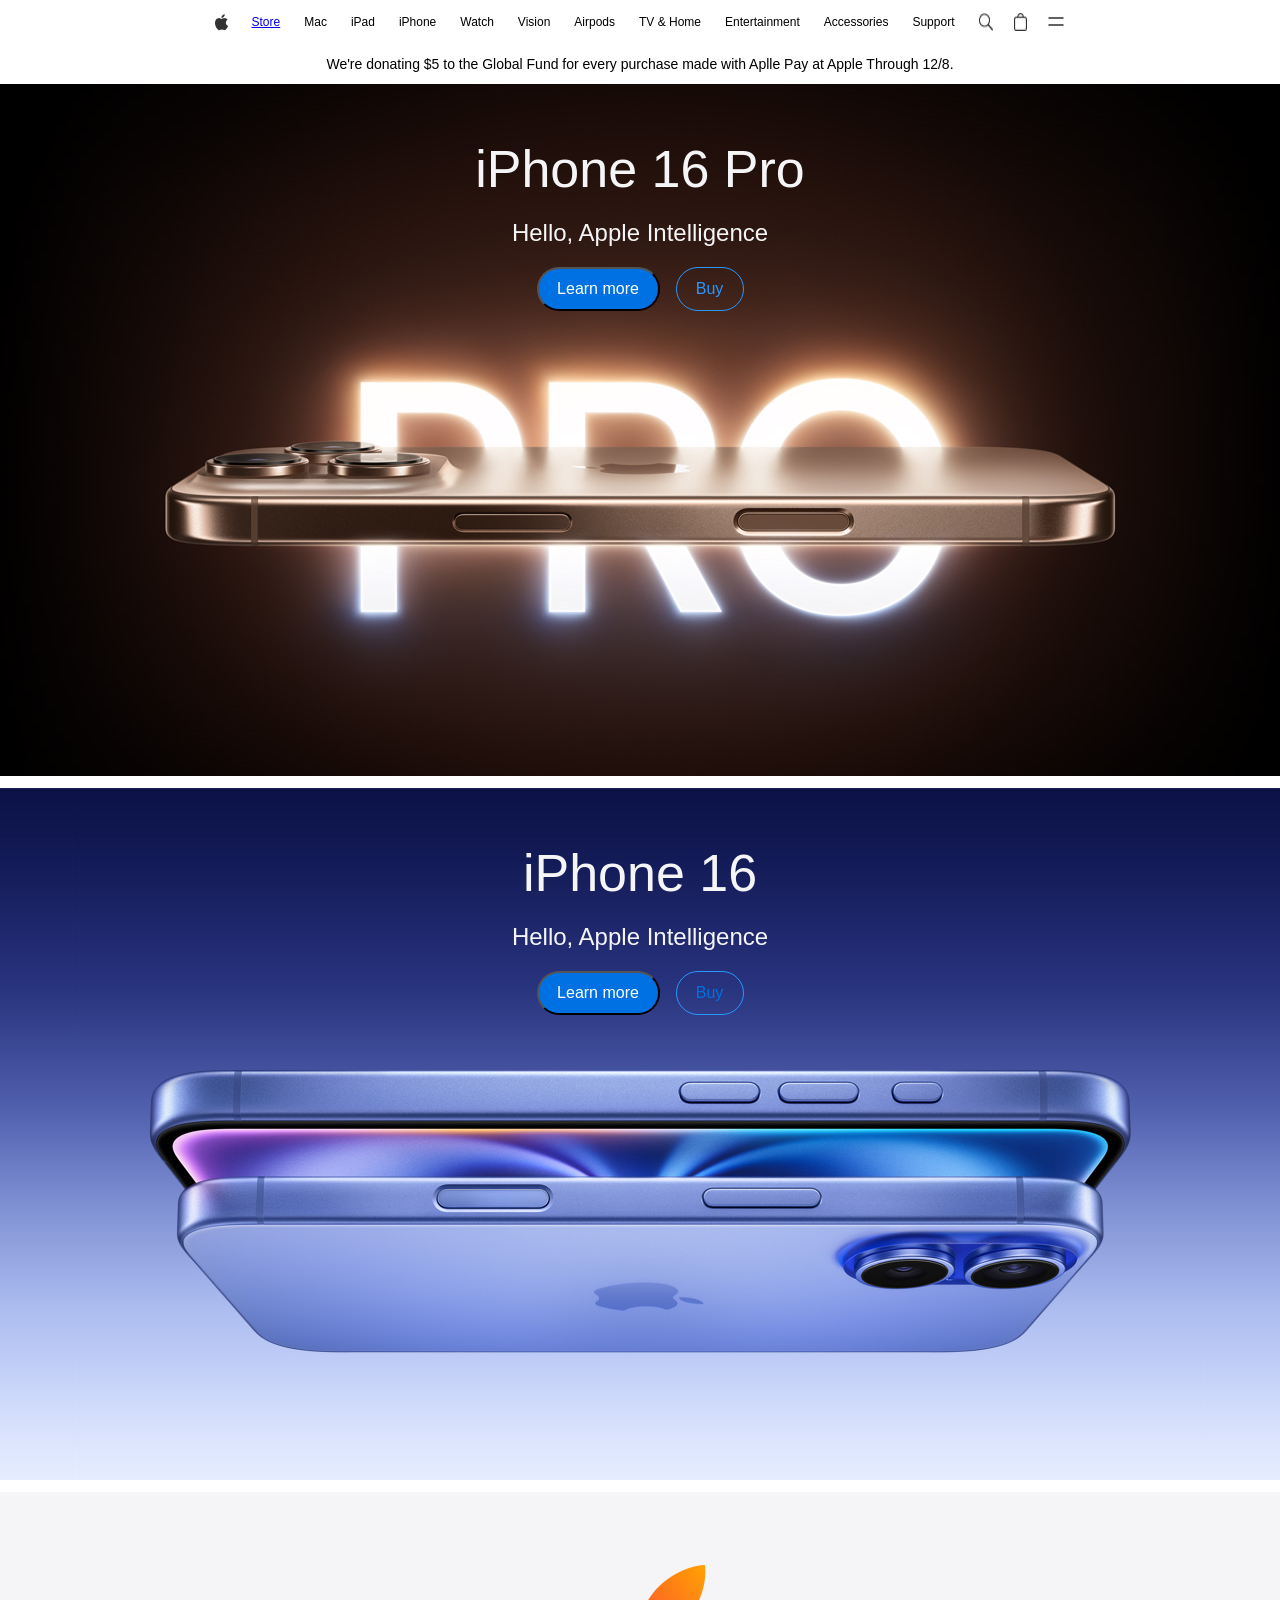
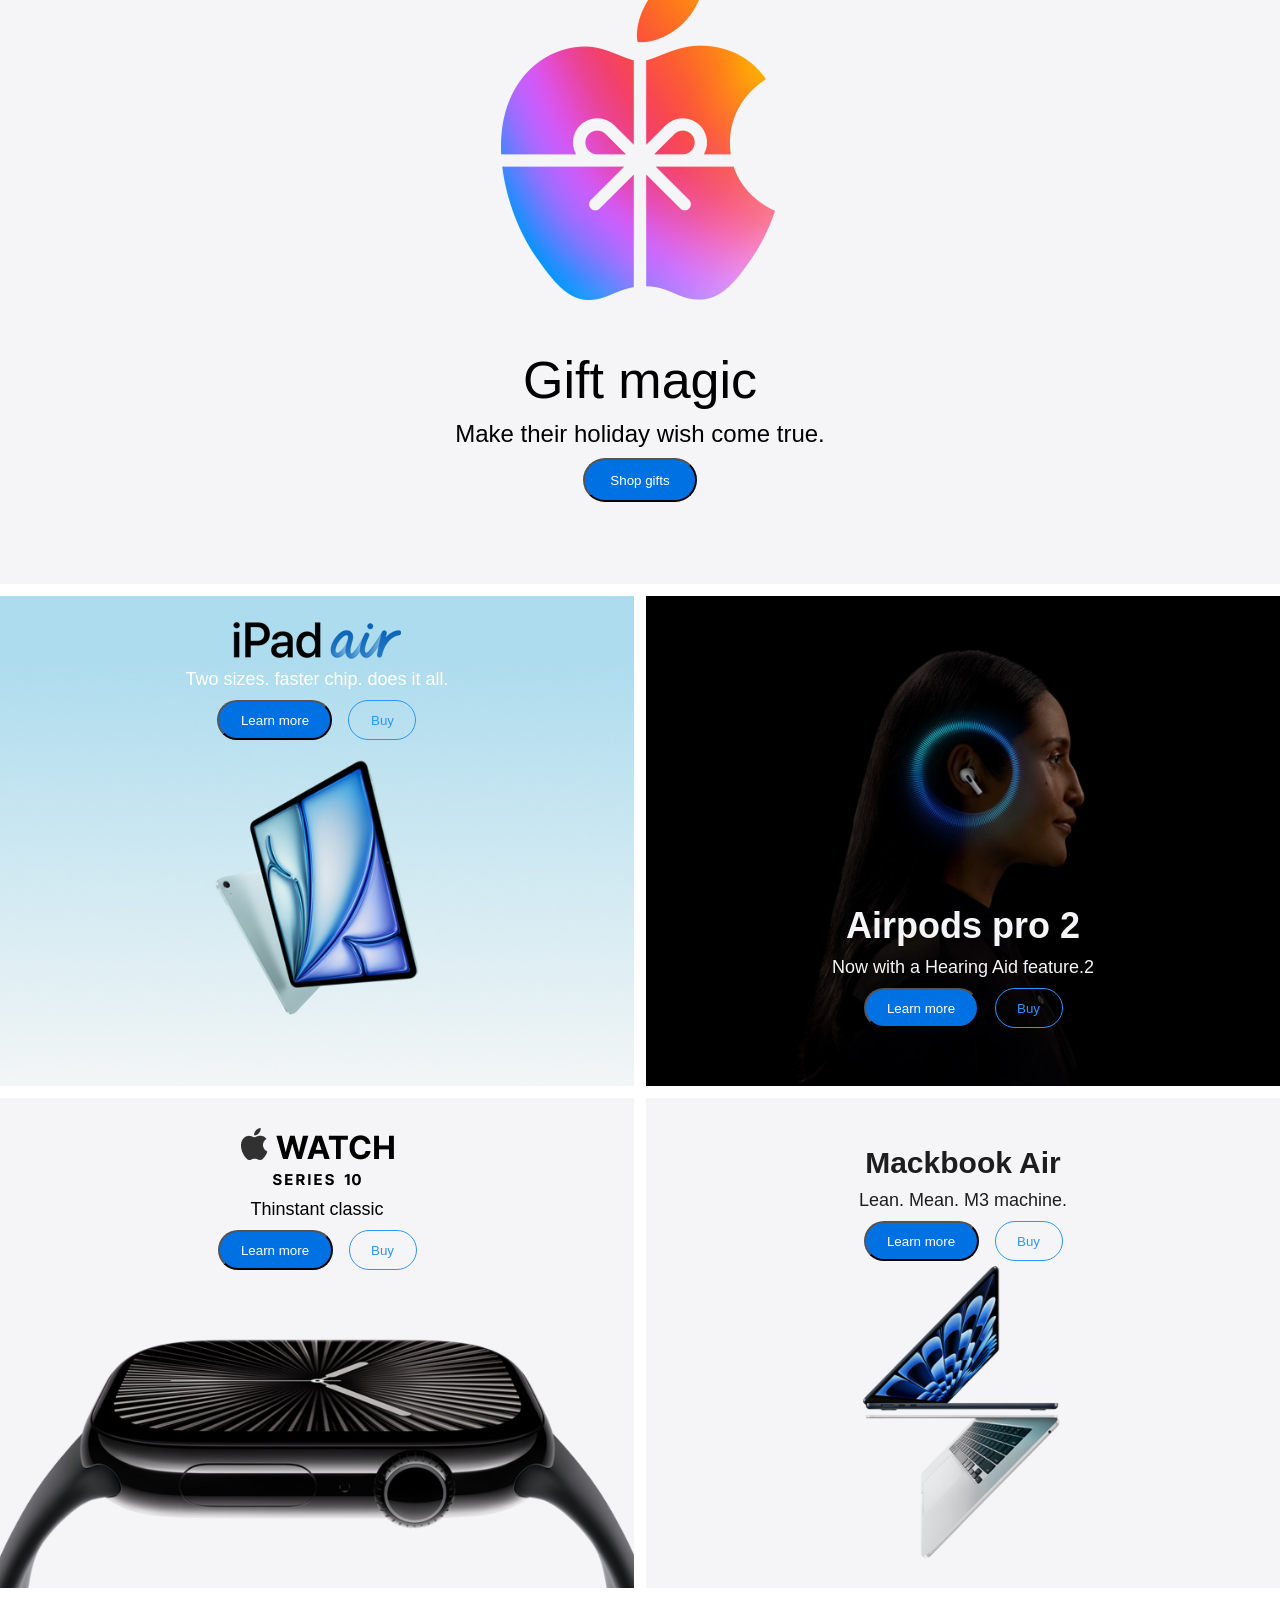
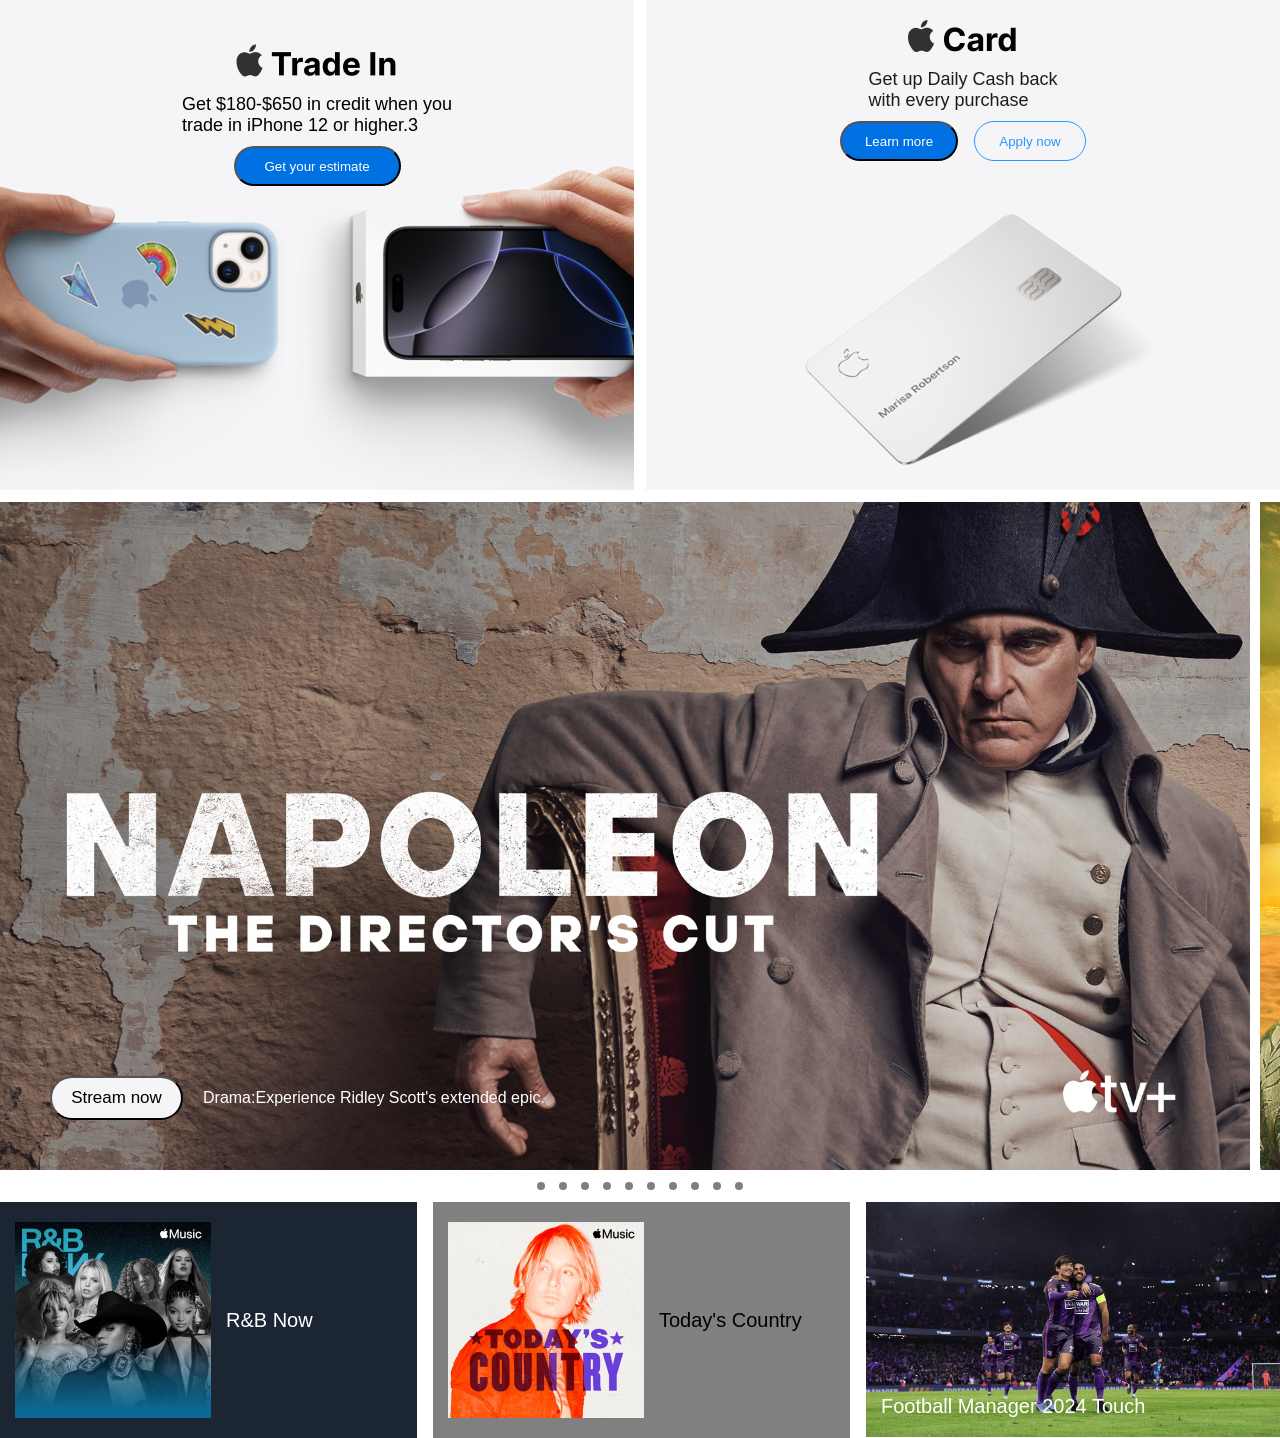
==== commit 907bed36: "HTML updated" ====
--- a/index.html
+++ b/index.html
@@ -9,10 +9,11 @@
   <body>
     <div class="container">
       <div class="box">
+        <img src="./Vector (4).png" alt="" class="" />
+
         <a class="har" href="../store/apple.html">
-          <img src="./Vector (4).png" alt="" class="" />
+          <div class="rap">Store</div>
         </a>
-        <div class="rap">Store</div>
         <div class="rap">Mac</div>
         <div class="rap">iPad</div>
         <div class="rap">iPhone</div>
